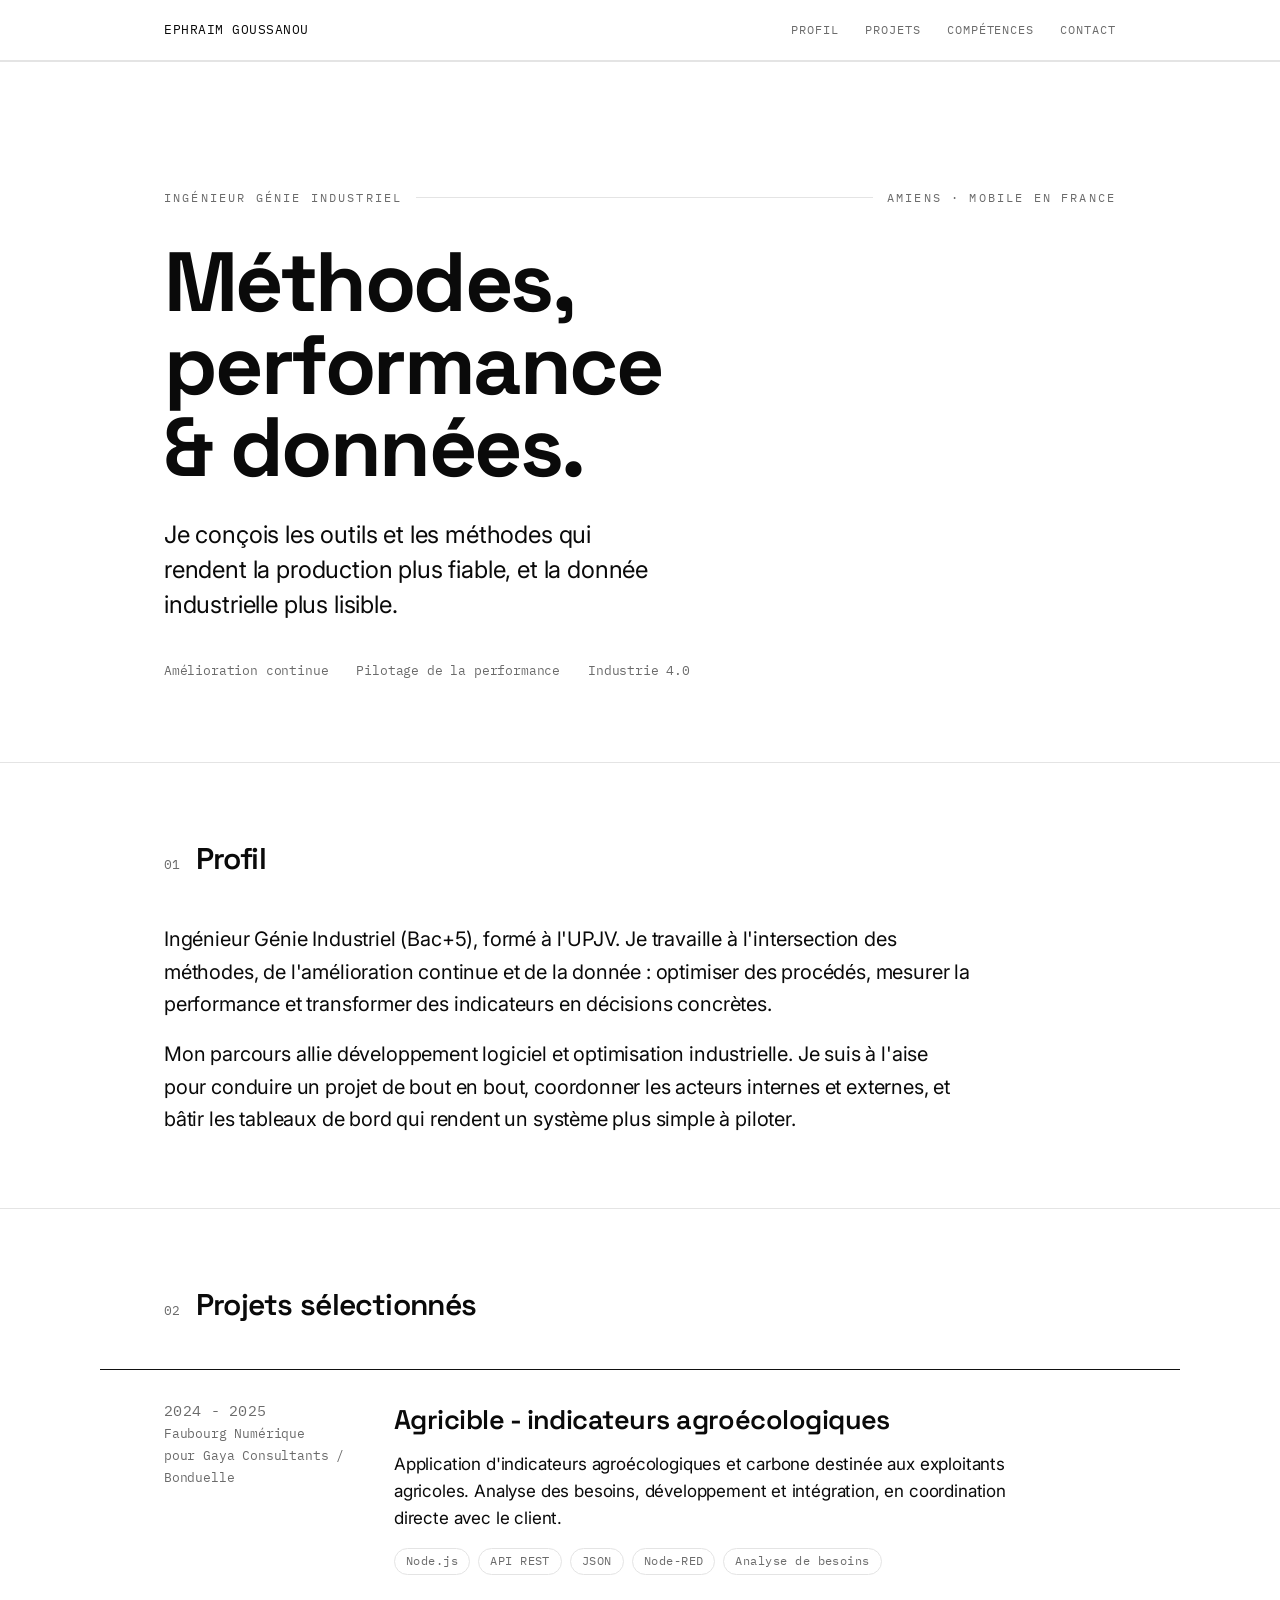
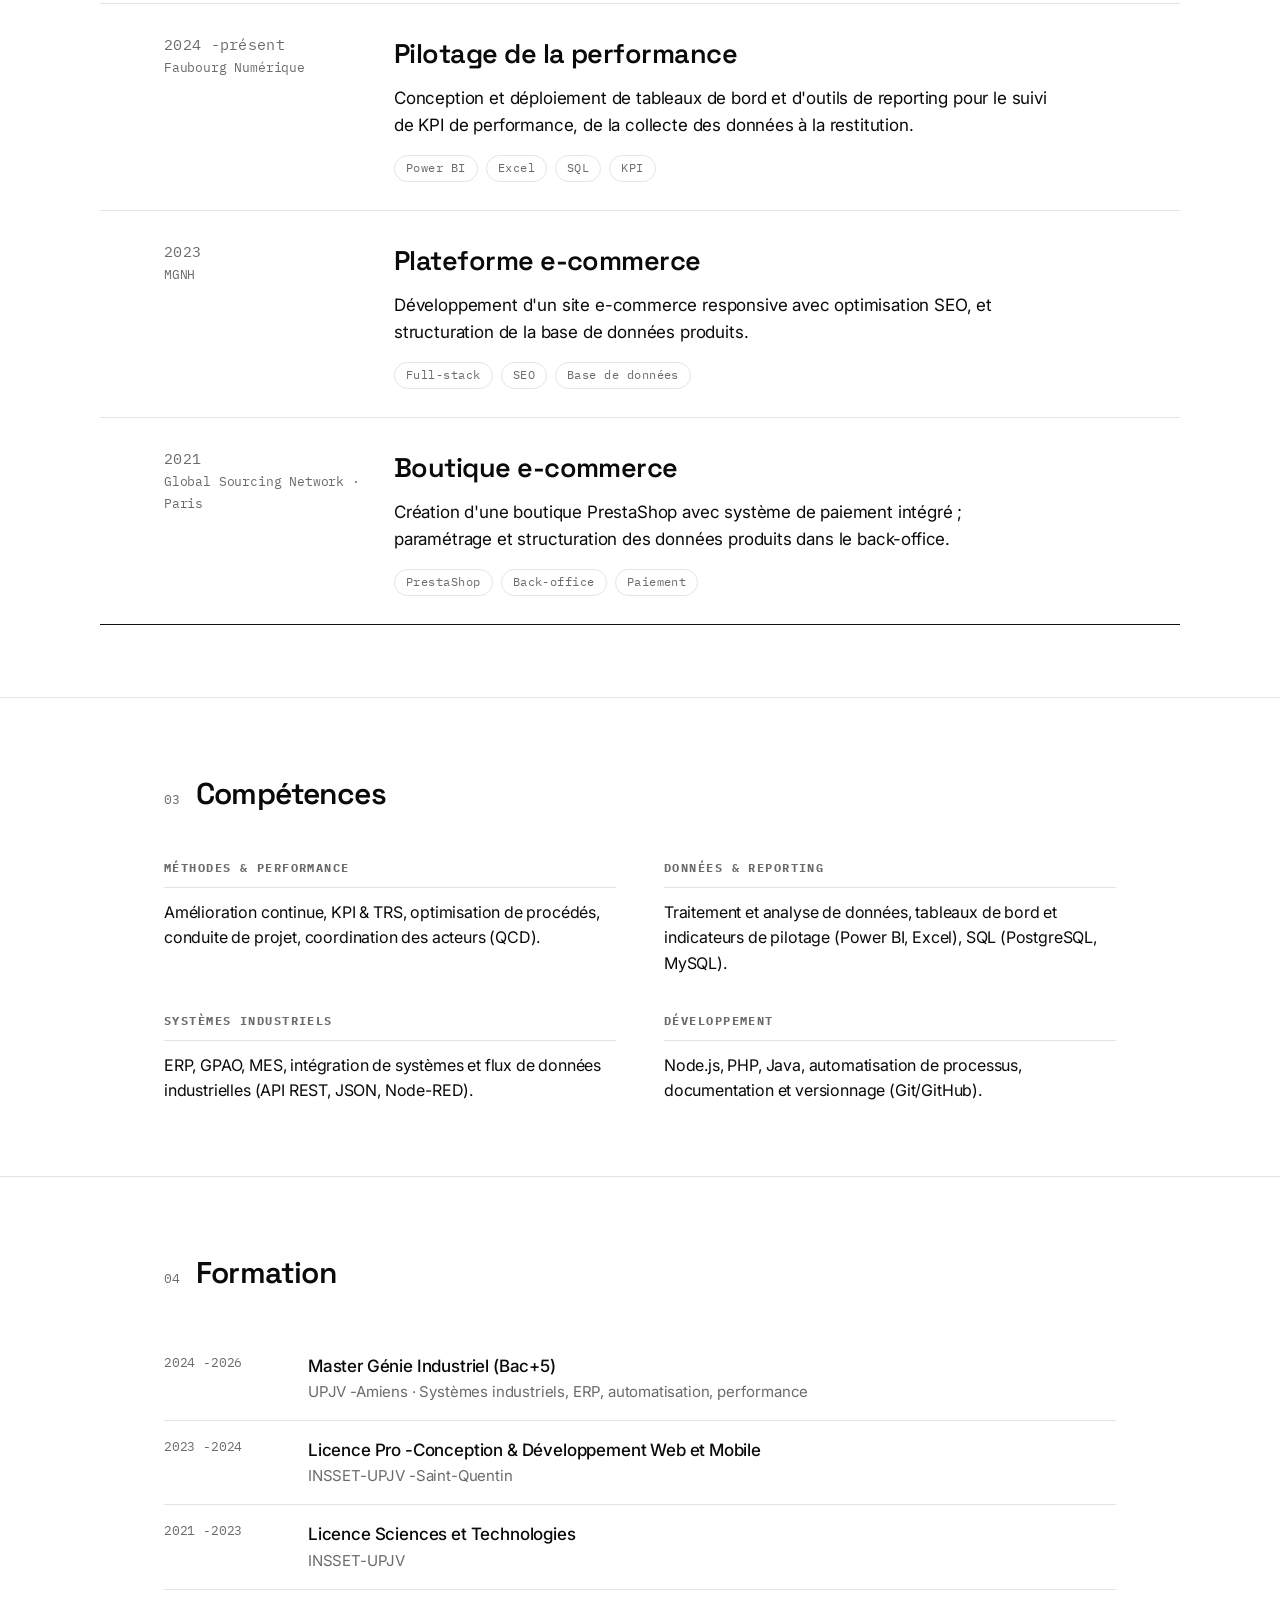
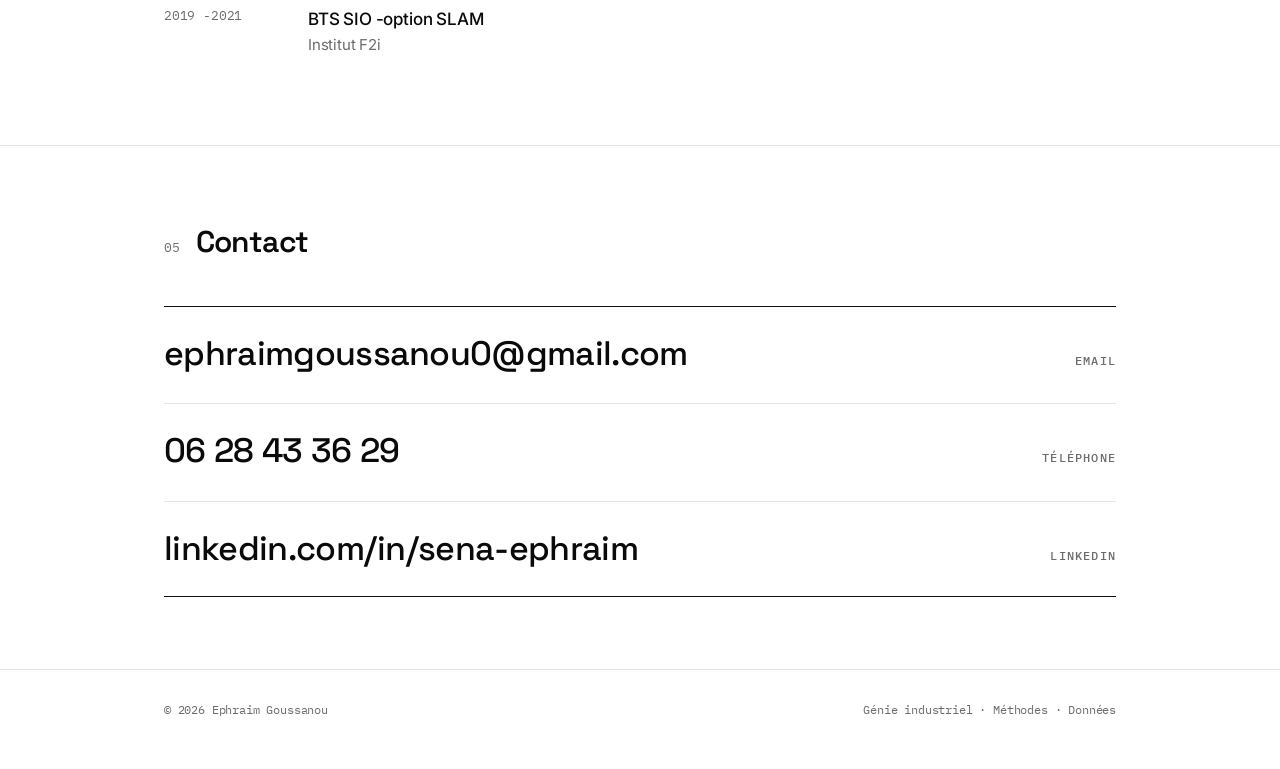
==== index.html @ a15765d0 "Add initial HTML structure for portfolio website" ====
<!DOCTYPE html>
<html lang="fr">
<head>
<meta charset="UTF-8">
<meta name="viewport" content="width=device-width, initial-scale=1.0">
<title>Ephraim Goussanou - Ingénieur Génie Industriel</title>
<meta name="description" content="Portfolio d'Ephraim Goussanou, ingénieur génie industriel : méthodes, amélioration continue, performance et données industrielles.">
<link rel="preconnect" href="https://fonts.googleapis.com">
<link rel="preconnect" href="https://fonts.gstatic.com" crossorigin>
<link href="https://fonts.googleapis.com/css2?family=Space+Grotesk:wght@500;600;700&family=Inter:wght@400;500&family=IBM+Plex+Mono:wght@400;500&display=swap" rel="stylesheet">
<style>
  :root{
    --ink:#0a0a0a;
    --paper:#ffffff;
    --muted:#6b6b6b;
    --line:#e4e4e4;
    --line-strong:#111111;
    --display:"Space Grotesk",system-ui,sans-serif;
    --body:"Inter",system-ui,sans-serif;
    --mono:"IBM Plex Mono",ui-monospace,monospace;
    --maxw:1080px;
    --pad:clamp(20px,5vw,64px);
  }
  *{box-sizing:border-box;margin:0;padding:0}
  html{scroll-behavior:smooth}
  body{
    background:var(--paper);
    color:var(--ink);
    font-family:var(--body);
    font-size:17px;
    line-height:1.6;
    -webkit-font-smoothing:antialiased;
    letter-spacing:-0.01em;
  }
  a{color:inherit}
  .wrap{max-width:var(--maxw);margin:0 auto;padding:0 var(--pad)}

  /* eyebrow / mono labels */
  .eyebrow{
    font-family:var(--mono);
    font-size:12px;
    letter-spacing:0.18em;
    text-transform:uppercase;
    color:var(--muted);
  }

  /* top bar */
  header.bar{
    border-bottom:1px solid var(--line);
    position:sticky;top:0;background:var(--paper);z-index:20;
  }
  .bar .wrap{display:flex;justify-content:space-between;align-items:center;height:60px}
  .bar .name{font-family:var(--mono);font-size:13px;letter-spacing:0.04em}
  .bar nav{display:flex;gap:26px}
  .bar nav a{
    font-family:var(--mono);font-size:12px;letter-spacing:0.08em;text-transform:uppercase;
    color:var(--muted);text-decoration:none;padding:4px 0;border-bottom:1px solid transparent;
    transition:color .2s,border-color .2s;
  }
  .bar nav a:hover{color:var(--ink);border-color:var(--ink)}
  @media(max-width:620px){.bar nav{display:none}}

  /* hero */
  .hero{padding:clamp(64px,14vh,150px) 0 clamp(56px,9vh,110px)}
  .hero .index{display:flex;gap:14px;align-items:center;margin-bottom:34px}
  .hero .index .rule{flex:1;height:1px;background:var(--line)}
  .hero h1{
    font-family:var(--display);
    font-weight:700;
    font-size:clamp(38px,7.5vw,84px);
    line-height:0.98;
    letter-spacing:-0.03em;
  }
  .hero .thesis{
    margin-top:30px;
    max-width:33ch;
    font-size:clamp(18px,2.4vw,24px);
    line-height:1.45;
    color:var(--ink);
  }
  .hero .meta{
    margin-top:38px;display:flex;flex-wrap:wrap;gap:10px 28px;
    font-family:var(--mono);font-size:13px;color:var(--muted);
  }

  /* section frame */
  section{border-top:1px solid var(--line);padding:clamp(46px,8vh,84px) 0}
  .sec-head{display:flex;gap:16px;align-items:baseline;margin-bottom:40px}
  .sec-head .no{font-family:var(--mono);font-size:13px;color:var(--muted)}
  .sec-head h2{font-family:var(--display);font-weight:600;font-size:clamp(22px,3vw,30px);letter-spacing:-0.02em}

  /* about */
  .about p{max-width:62ch;font-size:clamp(17px,2vw,20px);line-height:1.62}
  .about p + p{margin-top:18px}

  /* projects */
  .project{
    display:grid;grid-template-columns:200px 1fr;gap:30px;
    padding:28px var(--pad);margin:0 calc(-1*var(--pad));
    border-top:1px solid var(--line);
    transition:background .25s,color .25s;
  }
  #work .project:first-of-type{border-top:1px solid var(--line-strong)}
  #work .project:last-of-type{border-bottom:1px solid var(--line-strong)}
  .project:hover{background:var(--ink);color:var(--paper)}
  .project:hover .p-meta,.project:hover .stack li{color:#bdbdbd}
  .project:hover .stack li{border-color:#555}
  .p-meta{font-family:var(--mono);font-size:13px;color:var(--muted);line-height:1.7}
  .p-meta .yr{color:inherit;display:block;font-size:15px;letter-spacing:0.02em}
  .p-body h3{font-family:var(--display);font-weight:600;font-size:clamp(21px,2.6vw,27px);letter-spacing:-0.02em;margin-bottom:10px}
  .p-body p{max-width:60ch;color:inherit}
  .project:hover .p-body p{color:#e6e6e6}
  .stack{list-style:none;display:flex;flex-wrap:wrap;gap:8px;margin-top:16px}
  .stack li{
    font-family:var(--mono);font-size:11.5px;letter-spacing:0.04em;
    border:1px solid var(--line);border-radius:999px;padding:3px 11px;color:var(--muted);
    transition:border-color .25s,color .25s;
  }
  @media(max-width:620px){
    .project{grid-template-columns:1fr;gap:12px}
  }

  /* skills */
  .skills{display:grid;grid-template-columns:repeat(2,1fr);gap:34px 48px}
  .skill h4{font-family:var(--mono);font-size:12px;letter-spacing:0.12em;text-transform:uppercase;color:var(--muted);margin-bottom:12px;padding-bottom:10px;border-bottom:1px solid var(--line)}
  .skill p{font-size:16px;line-height:1.6}
  @media(max-width:620px){.skills{grid-template-columns:1fr;gap:26px}}

  /* education */
  .edu .row{display:grid;grid-template-columns:120px 1fr;gap:24px;padding:16px 0;border-top:1px solid var(--line)}
  .edu .row:first-child{border-top:none}
  .edu .yr{font-family:var(--mono);font-size:13px;color:var(--muted)}
  .edu .deg{font-weight:500}
  .edu .sch{color:var(--muted);font-size:15px}
  @media(max-width:620px){.edu .row{grid-template-columns:1fr;gap:4px}}

  /* contact */
  #contact{border-bottom:1px solid var(--line)}
  .contact-grid{display:flex;flex-direction:column;gap:2px}
  .contact-grid a{
    display:flex;justify-content:space-between;align-items:baseline;gap:20px;
    padding:20px 0;border-top:1px solid var(--line);text-decoration:none;
    font-family:var(--display);font-weight:500;font-size:clamp(20px,3.4vw,34px);letter-spacing:-0.02em;
    transition:padding-left .25s;
  }
  .contact-grid a:first-child{border-top:1px solid var(--line-strong)}
  .contact-grid a:last-child{border-bottom:1px solid var(--line-strong)}
  .contact-grid a:hover{padding-left:16px}
  .contact-grid a .tag{font-family:var(--mono);font-size:12px;letter-spacing:0.1em;text-transform:uppercase;color:var(--muted);white-space:nowrap}

  footer{padding:30px 0 50px;font-family:var(--mono);font-size:12px;color:var(--muted);display:flex;justify-content:space-between;flex-wrap:wrap;gap:10px}

  /* reveal -only hides when JS is active, so content is always visible as a fallback */
  .js .reveal{opacity:0;transform:translateY(16px);transition:opacity .7s ease,transform .7s ease}
  .js .reveal.in{opacity:1;transform:none}
  @media(prefers-reduced-motion:reduce){
    .js .reveal{opacity:1;transform:none;transition:none}
    html{scroll-behavior:auto}
  }
  :focus-visible{outline:2px solid var(--ink);outline-offset:3px}
</style>
</head>
<body>

<header class="bar">
  <div class="wrap">
    <span class="name">EPHRAIM GOUSSANOU</span>
    <nav>
      <a href="#about">Profil</a>
      <a href="#work">Projets</a>
      <a href="#skills">Compétences</a>
      <a href="#contact">Contact</a>
    </nav>
  </div>
</header>

<main>
  <section class="hero" id="top">
    <div class="wrap">
      <div class="index">
        <span class="eyebrow">Ingénieur génie industriel</span>
        <span class="rule"></span>
        <span class="eyebrow">Amiens · Mobile en France</span>
      </div>
      <h1>Méthodes,<br>performance<br>&amp; données.</h1>
      <p class="thesis">Je conçois les outils et les méthodes qui rendent la production plus fiable, et la donnée industrielle plus lisible.</p>
      <div class="meta">
        <span>Amélioration continue</span>
        <span>Pilotage de la performance</span>
        <span>Industrie 4.0</span>
      </div>
    </div>
  </section>

  <section class="about reveal" id="about">
    <div class="wrap">
      <div class="sec-head"><span class="no">01</span><h2>Profil</h2></div>
      <p>Ingénieur Génie Industriel (Bac+5), formé à l'UPJV. Je travaille à l'intersection des méthodes, de l'amélioration continue et de la donnée : optimiser des procédés, mesurer la performance et transformer des indicateurs en décisions concrètes.</p>
      <p>Mon parcours allie développement logiciel et optimisation industrielle. Je suis à l'aise pour conduire un projet de bout en bout, coordonner les acteurs internes et externes, et bâtir les tableaux de bord qui rendent un système plus simple à piloter.</p>
    </div>
  </section>

  <section id="work">
    <div class="wrap">
      <div class="sec-head reveal"><span class="no">02</span><h2>Projets sélectionnés</h2></div>
    </div>
    <div class="wrap">

      <article class="project reveal">
        <div class="p-meta"><span class="yr">2024 - 2025</span>Faubourg Numérique<br>pour Gaya Consultants / Bonduelle</div>
        <div class="p-body">
          <h3>Agricible - indicateurs agroécologiques</h3>
          <p>Application d'indicateurs agroécologiques et carbone destinée aux exploitants agricoles. Analyse des besoins, développement et intégration, en coordination directe avec le client.</p>
          <ul class="stack"><li>Node.js</li><li>API REST</li><li>JSON</li><li>Node-RED</li><li>Analyse de besoins</li></ul>
        </div>
      </article>

      <article class="project reveal">
        <div class="p-meta"><span class="yr">2024 -présent</span>Faubourg Numérique</div>
        <div class="p-body">
          <h3>Pilotage de la performance</h3>
          <p>Conception et déploiement de tableaux de bord et d'outils de reporting pour le suivi de KPI de performance, de la collecte des données à la restitution.</p>
          <ul class="stack"><li>Power BI</li><li>Excel</li><li>SQL</li><li>KPI</li></ul>
        </div>
      </article>

      <article class="project reveal">
        <div class="p-meta"><span class="yr">2023</span>MGNH</div>
        <div class="p-body">
          <h3>Plateforme e-commerce</h3>
          <p>Développement d'un site e-commerce responsive avec optimisation SEO, et structuration de la base de données produits.</p>
          <ul class="stack"><li>Full-stack</li><li>SEO</li><li>Base de données</li></ul>
        </div>
      </article>

      <article class="project reveal">
        <div class="p-meta"><span class="yr">2021</span>Global Sourcing Network · Paris</div>
        <div class="p-body">
          <h3>Boutique e-commerce</h3>
          <p>Création d'une boutique PrestaShop avec système de paiement intégré ; paramétrage et structuration des données produits dans le back-office.</p>
          <ul class="stack"><li>PrestaShop</li><li>Back-office</li><li>Paiement</li></ul>
        </div>
      </article>

    </div>
  </section>

  <section id="skills">
    <div class="wrap">
      <div class="sec-head reveal"><span class="no">03</span><h2>Compétences</h2></div>
      <div class="skills">
        <div class="skill reveal"><h4>Méthodes &amp; performance</h4><p>Amélioration continue, KPI &amp; TRS, optimisation de procédés, conduite de projet, coordination des acteurs (QCD).</p></div>
        <div class="skill reveal"><h4>Données &amp; reporting</h4><p>Traitement et analyse de données, tableaux de bord et indicateurs de pilotage (Power BI, Excel), SQL (PostgreSQL, MySQL).</p></div>
        <div class="skill reveal"><h4>Systèmes industriels</h4><p>ERP, GPAO, MES, intégration de systèmes et flux de données industrielles (API REST, JSON, Node-RED).</p></div>
        <div class="skill reveal"><h4>Développement</h4><p>Node.js, PHP, Java, automatisation de processus, documentation et versionnage (Git/GitHub).</p></div>
      </div>
    </div>
  </section>

  <section class="edu" id="edu">
    <div class="wrap">
      <div class="sec-head reveal"><span class="no">04</span><h2>Formation</h2></div>
      <div class="reveal">
        <div class="row"><span class="yr">2024 -2026</span><div><div class="deg">Master Génie Industriel (Bac+5)</div><div class="sch">UPJV -Amiens · Systèmes industriels, ERP, automatisation, performance</div></div></div>
        <div class="row"><span class="yr">2023 -2024</span><div><div class="deg">Licence Pro -Conception &amp; Développement Web et Mobile</div><div class="sch">INSSET-UPJV -Saint-Quentin</div></div></div>
        <div class="row"><span class="yr">2021 -2023</span><div><div class="deg">Licence Sciences et Technologies</div><div class="sch">INSSET-UPJV</div></div></div>
        <div class="row"><span class="yr">2019 -2021</span><div><div class="deg">BTS SIO -option SLAM</div><div class="sch">Institut F2i</div></div></div>
      </div>
    </div>
  </section>

  <section id="contact">
    <div class="wrap">
      <div class="sec-head reveal"><span class="no">05</span><h2>Contact</h2></div>
      <div class="contact-grid reveal">
        <a href="mailto:ephraimgoussanou0@gmail.com"><span>ephraimgoussanou0@gmail.com</span><span class="tag">Email</span></a>
        <a href="tel:+33628433629"><span>06 28 43 36 29</span><span class="tag">Téléphone</span></a>
        <a href="https://www.linkedin.com/in/sena-ephraim" target="_blank" rel="noopener"><span>linkedin.com/in/sena-ephraim</span><span class="tag">LinkedIn</span></a>
      </div>
    </div>
  </section>
</main>

<footer>
  <div class="wrap" style="display:flex;justify-content:space-between;flex-wrap:wrap;gap:10px;width:100%">
    <span>© 2026 Ephraim Goussanou</span>
    <span>Génie industriel · Méthodes · Données</span>
  </div>
</footer>

<script>
  document.documentElement.classList.add('js');
  window.addEventListener('DOMContentLoaded',function(){
    var els=document.querySelectorAll('.reveal');
    if(!('IntersectionObserver' in window)){els.forEach(function(e){e.classList.add('in')});return;}
    var io=new IntersectionObserver(function(es){
      es.forEach(function(e){if(e.isIntersecting){e.target.classList.add('in');io.unobserve(e.target);}});
    },{threshold:0.12,rootMargin:'0px 0px -8% 0px'});
    els.forEach(function(el){io.observe(el)});
  });
</script>
</body>
</html>
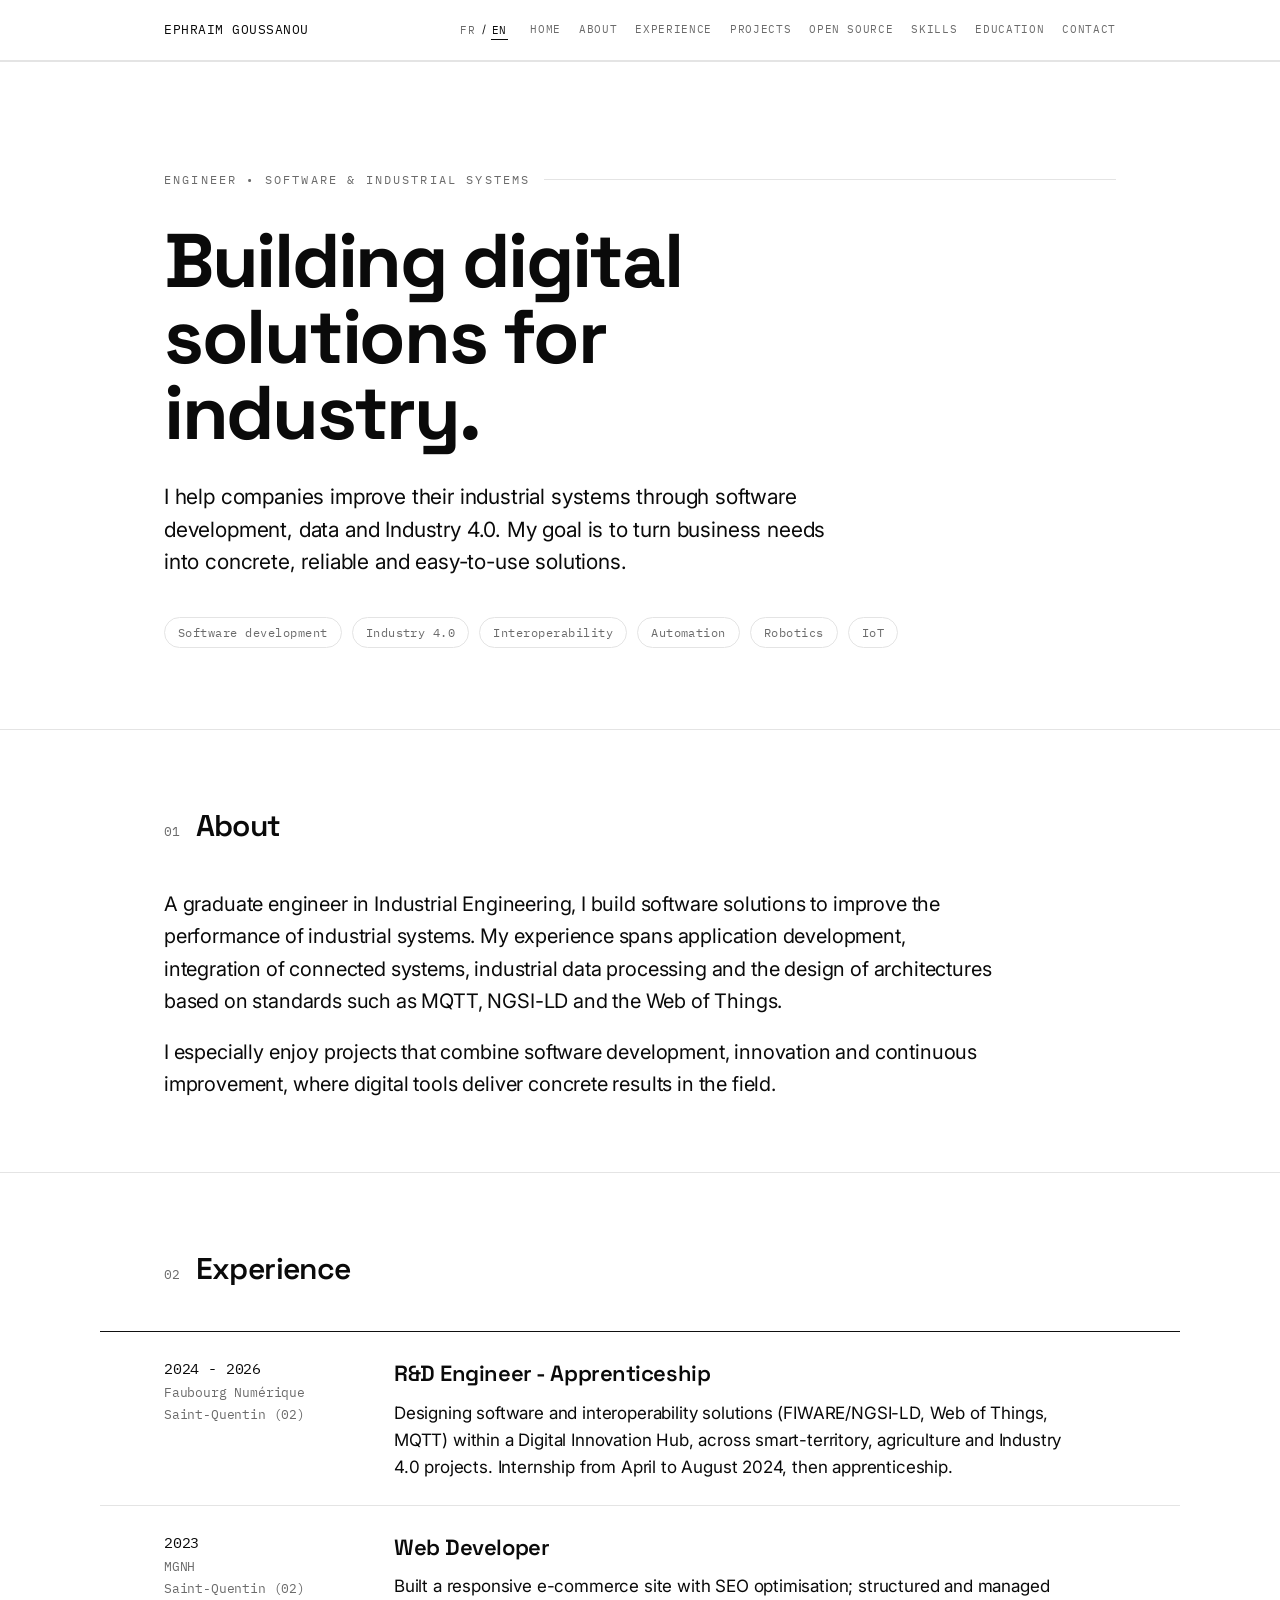
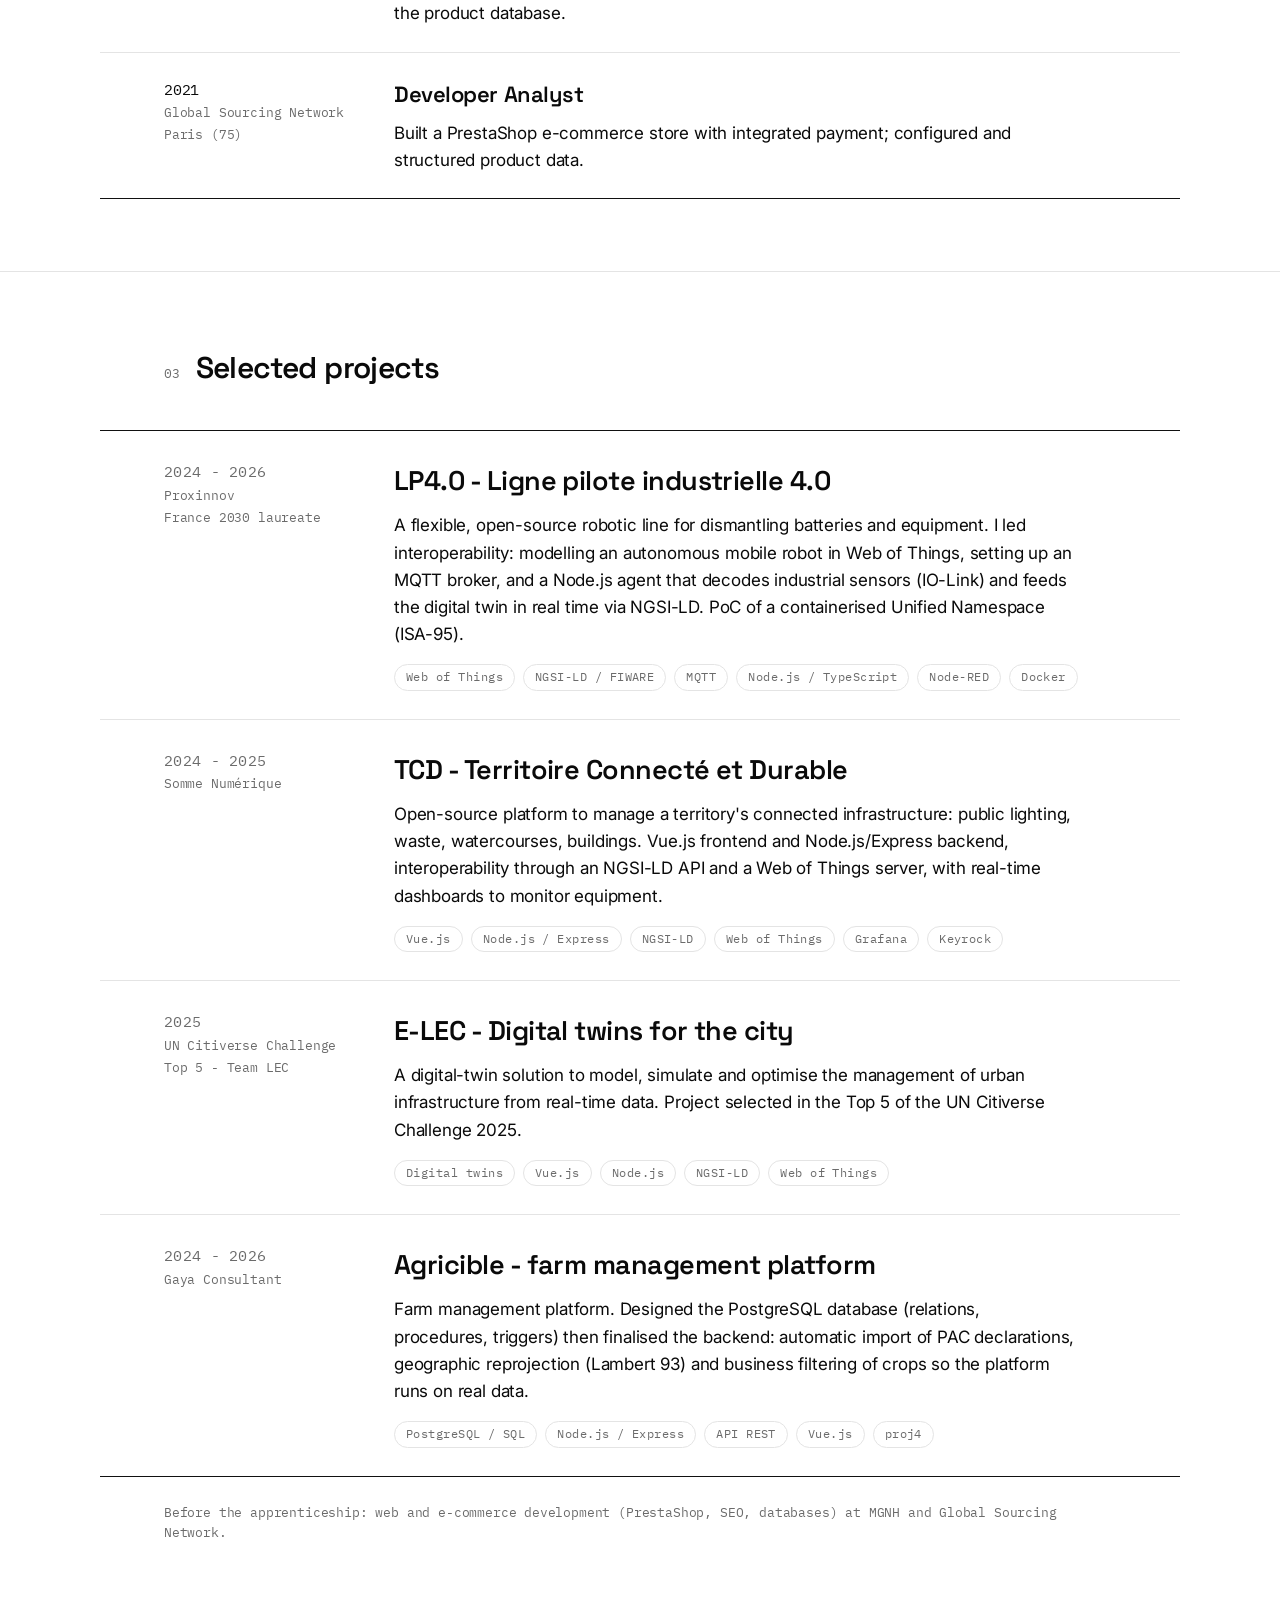
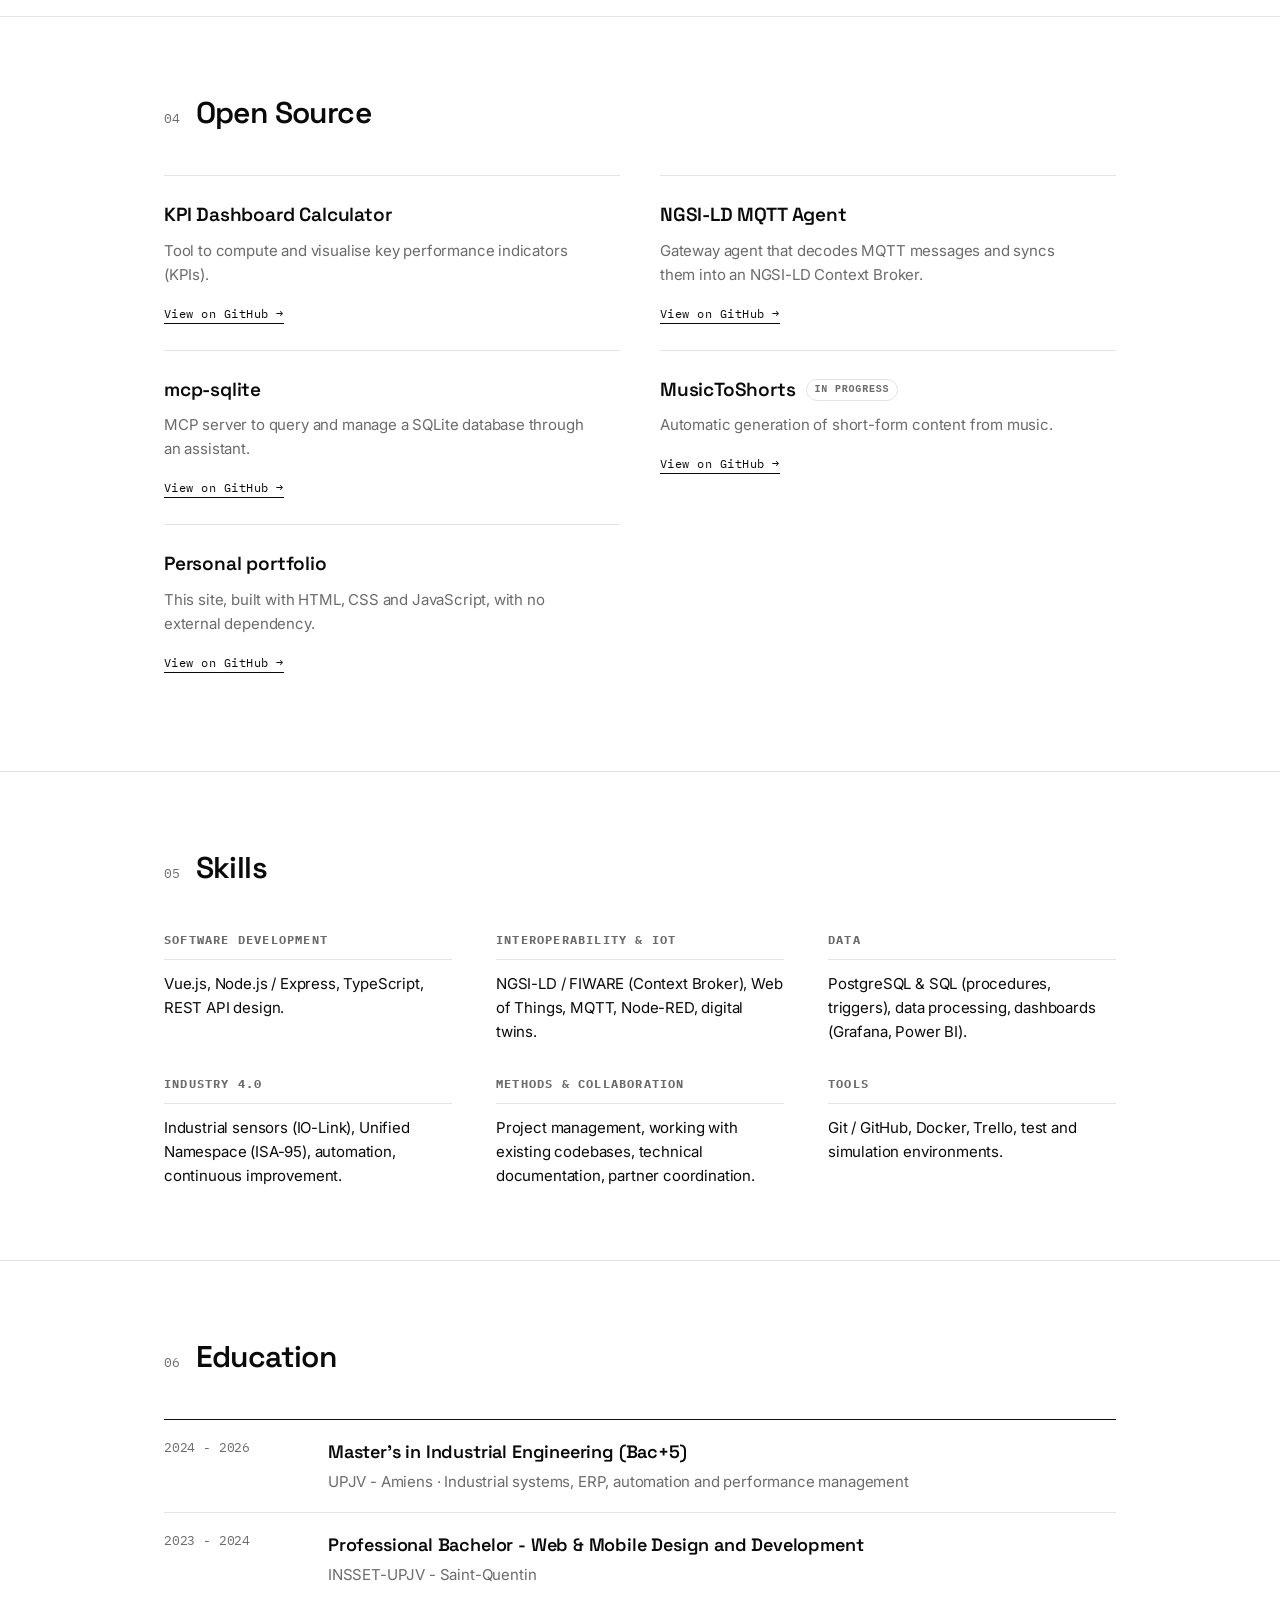
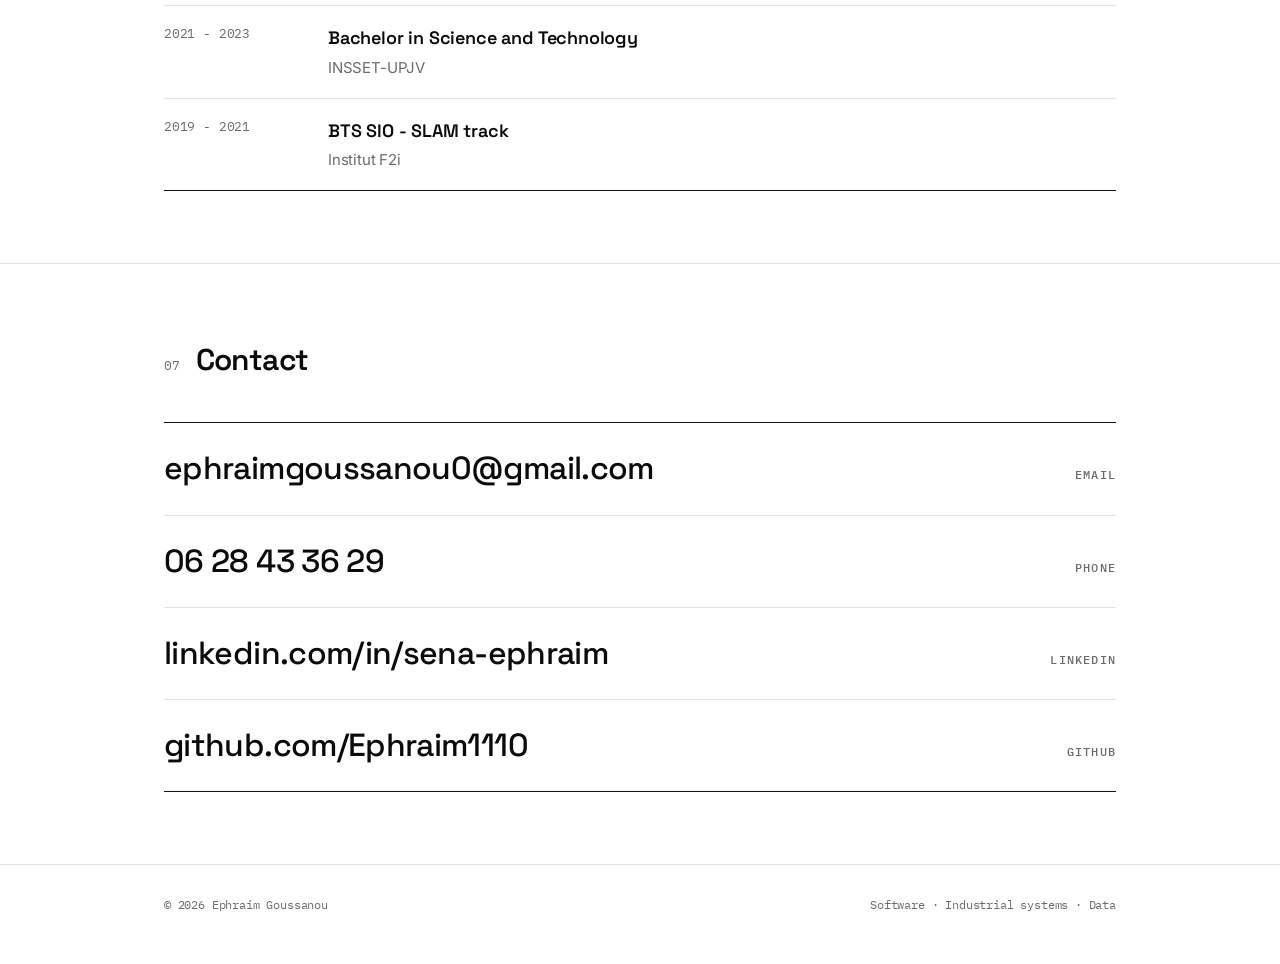
==== commit 9e8493c2: "Refactor portfolio content and structure: update title, meta description, and enhance sections for e" ====
--- a/index.html
+++ b/index.html
@@ -3,160 +3,123 @@
 <head>
 <meta charset="UTF-8">
 <meta name="viewport" content="width=device-width, initial-scale=1.0">
-<title>Ephraim Goussanou - Ingénieur Génie Industriel</title>
-<meta name="description" content="Portfolio d'Ephraim Goussanou, ingénieur génie industriel : méthodes, amélioration continue, performance et données industrielles.">
+<title>Ephraim Goussanou - Ingénieur Logiciels & Systèmes Industriels</title>
+<meta name="description" content="Portfolio d'Ephraim Goussanou, ingénieur en logiciels et systèmes industriels : développement logiciel, Industrie 4.0, données et interopérabilité.">
 <link rel="preconnect" href="https://fonts.googleapis.com">
 <link rel="preconnect" href="https://fonts.gstatic.com" crossorigin>
 <link href="https://fonts.googleapis.com/css2?family=Space+Grotesk:wght@500;600;700&family=Inter:wght@400;500&family=IBM+Plex+Mono:wght@400;500&display=swap" rel="stylesheet">
 <style>
   :root{
-    --ink:#0a0a0a;
-    --paper:#ffffff;
-    --muted:#6b6b6b;
-    --line:#e4e4e4;
-    --line-strong:#111111;
+    --ink:#0a0a0a;--paper:#ffffff;--muted:#6b6b6b;--line:#e4e4e4;--line-strong:#111111;
     --display:"Space Grotesk",system-ui,sans-serif;
     --body:"Inter",system-ui,sans-serif;
     --mono:"IBM Plex Mono",ui-monospace,monospace;
-    --maxw:1080px;
-    --pad:clamp(20px,5vw,64px);
+    --maxw:1080px;--pad:clamp(20px,5vw,64px);
   }
   *{box-sizing:border-box;margin:0;padding:0}
   html{scroll-behavior:smooth}
-  body{
-    background:var(--paper);
-    color:var(--ink);
-    font-family:var(--body);
-    font-size:17px;
-    line-height:1.6;
-    -webkit-font-smoothing:antialiased;
-    letter-spacing:-0.01em;
-  }
+  body{background:var(--paper);color:var(--ink);font-family:var(--body);font-size:17px;line-height:1.6;-webkit-font-smoothing:antialiased;letter-spacing:-0.01em}
   a{color:inherit}
   .wrap{max-width:var(--maxw);margin:0 auto;padding:0 var(--pad)}
-
-  /* eyebrow / mono labels */
-  .eyebrow{
-    font-family:var(--mono);
-    font-size:12px;
-    letter-spacing:0.18em;
-    text-transform:uppercase;
-    color:var(--muted);
+  .eyebrow{font-family:var(--mono);font-size:12px;letter-spacing:0.18em;text-transform:uppercase;color:var(--muted)}
+
+  header.bar{border-bottom:1px solid var(--line);position:sticky;top:0;background:var(--paper);z-index:30}
+  .bar .wrap{display:flex;justify-content:space-between;align-items:center;height:60px;gap:16px}
+  .bar .name{font-family:var(--mono);font-size:13px;letter-spacing:0.04em;white-space:nowrap}
+  .bar-right{display:flex;align-items:center;gap:22px}
+  .bar nav{display:flex;gap:18px;align-items:center}
+  .bar nav a{font-family:var(--mono);font-size:11px;letter-spacing:0.06em;text-transform:uppercase;color:var(--muted);text-decoration:none;padding:4px 0;border-bottom:1px solid transparent;transition:color .2s,border-color .2s;white-space:nowrap}
+  .bar nav a:hover{color:var(--ink);border-color:var(--ink)}
+  .lang{display:flex;align-items:center;gap:5px}
+  .lang button{background:none;border:none;cursor:pointer;color:var(--muted);font-family:var(--mono);font-size:11px;letter-spacing:0.08em;padding:2px 1px}
+  .lang button.active{color:var(--ink);border-bottom:1px solid var(--ink)}
+  .lang span{color:var(--line-strong);font-size:11px}
+  .menu-btn{display:none;font-family:var(--mono);font-size:11px;letter-spacing:0.1em;text-transform:uppercase;background:none;border:1px solid var(--ink);border-radius:2px;padding:7px 12px;cursor:pointer;color:var(--ink)}
+  @media(max-width:860px){
+    .menu-btn{display:block}
+    .bar nav{position:absolute;top:60px;left:0;right:0;background:var(--paper);border-bottom:1px solid var(--line);flex-direction:column;align-items:flex-start;gap:0;padding:0 var(--pad);max-height:0;overflow:hidden;transition:max-height .3s ease}
+    .bar nav.open{max-height:560px;padding:12px var(--pad) 22px}
+    .bar nav a{font-size:13px;padding:11px 0;width:100%;border-bottom:1px solid var(--line)}
   }
 
-  /* top bar */
-  header.bar{
-    border-bottom:1px solid var(--line);
-    position:sticky;top:0;background:var(--paper);z-index:20;
-  }
-  .bar .wrap{display:flex;justify-content:space-between;align-items:center;height:60px}
-  .bar .name{font-family:var(--mono);font-size:13px;letter-spacing:0.04em}
-  .bar nav{display:flex;gap:26px}
-  .bar nav a{
-    font-family:var(--mono);font-size:12px;letter-spacing:0.08em;text-transform:uppercase;
-    color:var(--muted);text-decoration:none;padding:4px 0;border-bottom:1px solid transparent;
-    transition:color .2s,border-color .2s;
-  }
-  .bar nav a:hover{color:var(--ink);border-color:var(--ink)}
-  @media(max-width:620px){.bar nav{display:none}}
-
-  /* hero */
-  .hero{padding:clamp(64px,14vh,150px) 0 clamp(56px,9vh,110px)}
-  .hero .index{display:flex;gap:14px;align-items:center;margin-bottom:34px}
-  .hero .index .rule{flex:1;height:1px;background:var(--line)}
-  .hero h1{
-    font-family:var(--display);
-    font-weight:700;
-    font-size:clamp(38px,7.5vw,84px);
-    line-height:0.98;
-    letter-spacing:-0.03em;
-  }
-  .hero .thesis{
-    margin-top:30px;
-    max-width:33ch;
-    font-size:clamp(18px,2.4vw,24px);
-    line-height:1.45;
-    color:var(--ink);
-  }
-  .hero .meta{
-    margin-top:38px;display:flex;flex-wrap:wrap;gap:10px 28px;
-    font-family:var(--mono);font-size:13px;color:var(--muted);
-  }
-
-  /* section frame */
-  section{border-top:1px solid var(--line);padding:clamp(46px,8vh,84px) 0}
-  .sec-head{display:flex;gap:16px;align-items:baseline;margin-bottom:40px}
+  .hero{padding:clamp(60px,12vh,140px) 0 clamp(52px,9vh,104px)}
+  .hero .index{display:flex;gap:14px;align-items:center;margin-bottom:34px;flex-wrap:wrap}
+  .hero .index .rule{flex:1;min-width:30px;height:1px;background:var(--line)}
+  .hero h1{font-family:var(--display);font-weight:700;font-size:clamp(34px,6.6vw,76px);line-height:1.0;letter-spacing:-0.03em}
+  .hero .thesis{margin-top:30px;max-width:54ch;font-size:clamp(17px,2vw,21px);line-height:1.55;color:var(--ink)}
+  .hero .meta{margin-top:38px;display:flex;flex-wrap:wrap;gap:10px}
+  .hero .meta span{font-family:var(--mono);font-size:12px;letter-spacing:0.04em;color:var(--muted);border:1px solid var(--line);border-radius:999px;padding:5px 13px}
+
+  section{border-top:1px solid var(--line);padding:clamp(46px,8vh,82px) 0}
+  .sec-head{display:flex;gap:16px;align-items:baseline;margin-bottom:38px}
   .sec-head .no{font-family:var(--mono);font-size:13px;color:var(--muted)}
   .sec-head h2{font-family:var(--display);font-weight:600;font-size:clamp(22px,3vw,30px);letter-spacing:-0.02em}
 
-  /* about */
-  .about p{max-width:62ch;font-size:clamp(17px,2vw,20px);line-height:1.62}
+  .about p{max-width:64ch;font-size:clamp(17px,2vw,20px);line-height:1.62}
   .about p + p{margin-top:18px}
 
-  /* projects */
-  .project{
-    display:grid;grid-template-columns:200px 1fr;gap:30px;
-    padding:28px var(--pad);margin:0 calc(-1*var(--pad));
-    border-top:1px solid var(--line);
-    transition:background .25s,color .25s;
-  }
+  .xp .row{display:grid;grid-template-columns:200px 1fr;gap:30px;padding:24px var(--pad);margin:0 calc(-1*var(--pad));border-top:1px solid var(--line)}
+  .xp .row:first-of-type{border-top:1px solid var(--line-strong)}
+  .xp .row:last-of-type{border-bottom:1px solid var(--line-strong)}
+  .xp .meta{font-family:var(--mono);font-size:13px;color:var(--muted);line-height:1.7}
+  .xp .meta .yr{display:block;font-size:15px;color:var(--ink)}
+  .xp h3{font-family:var(--display);font-weight:600;font-size:clamp(18px,2.2vw,22px);letter-spacing:-0.02em;margin-bottom:8px}
+  .xp p{max-width:62ch}
+  @media(max-width:620px){.xp .row{grid-template-columns:1fr;gap:8px}}
+
+  .project{display:grid;grid-template-columns:200px 1fr;gap:30px;padding:28px var(--pad);margin:0 calc(-1*var(--pad));border-top:1px solid var(--line);transition:background .25s,color .25s}
   #work .project:first-of-type{border-top:1px solid var(--line-strong)}
   #work .project:last-of-type{border-bottom:1px solid var(--line-strong)}
   .project:hover{background:var(--ink);color:var(--paper)}
   .project:hover .p-meta,.project:hover .stack li{color:#bdbdbd}
   .project:hover .stack li{border-color:#555}
+  .project:hover .p-body p{color:#e6e6e6}
   .p-meta{font-family:var(--mono);font-size:13px;color:var(--muted);line-height:1.7}
   .p-meta .yr{color:inherit;display:block;font-size:15px;letter-spacing:0.02em}
   .p-body h3{font-family:var(--display);font-weight:600;font-size:clamp(21px,2.6vw,27px);letter-spacing:-0.02em;margin-bottom:10px}
-  .p-body p{max-width:60ch;color:inherit}
-  .project:hover .p-body p{color:#e6e6e6}
+  .p-body p{max-width:62ch;color:inherit}
   .stack{list-style:none;display:flex;flex-wrap:wrap;gap:8px;margin-top:16px}
-  .stack li{
-    font-family:var(--mono);font-size:11.5px;letter-spacing:0.04em;
-    border:1px solid var(--line);border-radius:999px;padding:3px 11px;color:var(--muted);
-    transition:border-color .25s,color .25s;
-  }
-  @media(max-width:620px){
-    .project{grid-template-columns:1fr;gap:12px}
-  }
-
-  /* skills */
-  .skills{display:grid;grid-template-columns:repeat(2,1fr);gap:34px 48px}
-  .skill h4{font-family:var(--mono);font-size:12px;letter-spacing:0.12em;text-transform:uppercase;color:var(--muted);margin-bottom:12px;padding-bottom:10px;border-bottom:1px solid var(--line)}
-  .skill p{font-size:16px;line-height:1.6}
-  @media(max-width:620px){.skills{grid-template-columns:1fr;gap:26px}}
-
-  /* education */
-  .edu .row{display:grid;grid-template-columns:120px 1fr;gap:24px;padding:16px 0;border-top:1px solid var(--line)}
-  .edu .row:first-child{border-top:none}
+  .stack li{font-family:var(--mono);font-size:11.5px;letter-spacing:0.04em;border:1px solid var(--line);border-radius:999px;padding:3px 11px;color:var(--muted);transition:border-color .25s,color .25s}
+  @media(max-width:620px){.project{grid-template-columns:1fr;gap:12px}}
+  .prior{margin-top:26px;font-family:var(--mono);font-size:13px;line-height:1.6;color:var(--muted)}
+
+  .oss-grid{display:grid;grid-template-columns:repeat(2,1fr);gap:0 40px}
+  .oss{padding:24px 0;border-top:1px solid var(--line)}
+  .oss h3{font-family:var(--display);font-weight:600;font-size:19px;letter-spacing:-0.01em;display:flex;align-items:center;gap:10px;flex-wrap:wrap}
+  .oss .badge{font-family:var(--mono);font-size:10px;letter-spacing:0.08em;text-transform:uppercase;border:1px solid var(--line);border-radius:999px;padding:2px 8px;color:var(--muted)}
+  .oss p{font-size:15px;color:var(--muted);margin:8px 0 12px;max-width:48ch}
+  .oss a.repo{font-family:var(--mono);font-size:12px;letter-spacing:0.04em;text-decoration:none;border-bottom:1px solid var(--ink);padding-bottom:2px;transition:padding-left .2s}
+  .oss a.repo:hover{padding-left:6px}
+  @media(max-width:620px){.oss-grid{grid-template-columns:1fr;gap:0}}
+
+  .skills{display:grid;grid-template-columns:repeat(3,1fr);gap:30px 44px}
+  .skill h4{font-family:var(--mono);font-size:12px;letter-spacing:0.1em;text-transform:uppercase;color:var(--muted);margin-bottom:12px;padding-bottom:10px;border-bottom:1px solid var(--line)}
+  .skill p{font-size:15px;line-height:1.6}
+  @media(max-width:860px){.skills{grid-template-columns:repeat(2,1fr)}}
+  @media(max-width:560px){.skills{grid-template-columns:1fr;gap:24px}}
+
+  .edu .row{display:grid;grid-template-columns:140px 1fr;gap:24px;padding:18px 0;border-top:1px solid var(--line)}
+  .edu .row:first-of-type{border-top:1px solid var(--line-strong)}
+  .edu .row:last-of-type{border-bottom:1px solid var(--line-strong)}
   .edu .yr{font-family:var(--mono);font-size:13px;color:var(--muted)}
-  .edu .deg{font-weight:500}
-  .edu .sch{color:var(--muted);font-size:15px}
+  .edu .deg{font-family:var(--display);font-weight:600;font-size:18px;letter-spacing:-0.01em}
+  .edu .sch{color:var(--muted);font-size:15px;margin-top:3px}
   @media(max-width:620px){.edu .row{grid-template-columns:1fr;gap:4px}}
 
-  /* contact */
   #contact{border-bottom:1px solid var(--line)}
-  .contact-grid{display:flex;flex-direction:column;gap:2px}
-  .contact-grid a{
-    display:flex;justify-content:space-between;align-items:baseline;gap:20px;
-    padding:20px 0;border-top:1px solid var(--line);text-decoration:none;
-    font-family:var(--display);font-weight:500;font-size:clamp(20px,3.4vw,34px);letter-spacing:-0.02em;
-    transition:padding-left .25s;
-  }
+  .contact-grid{display:flex;flex-direction:column;gap:0}
+  .contact-grid a{display:flex;justify-content:space-between;align-items:baseline;gap:20px;padding:20px 0;border-top:1px solid var(--line);text-decoration:none;font-family:var(--display);font-weight:500;font-size:clamp(19px,3.2vw,32px);letter-spacing:-0.02em;transition:padding-left .25s}
   .contact-grid a:first-child{border-top:1px solid var(--line-strong)}
   .contact-grid a:last-child{border-bottom:1px solid var(--line-strong)}
   .contact-grid a:hover{padding-left:16px}
   .contact-grid a .tag{font-family:var(--mono);font-size:12px;letter-spacing:0.1em;text-transform:uppercase;color:var(--muted);white-space:nowrap}
 
-  footer{padding:30px 0 50px;font-family:var(--mono);font-size:12px;color:var(--muted);display:flex;justify-content:space-between;flex-wrap:wrap;gap:10px}
-
-  /* reveal -only hides when JS is active, so content is always visible as a fallback */
+  footer{padding:30px 0 50px}
+  footer .wrap{display:flex;justify-content:space-between;flex-wrap:wrap;gap:10px;font-family:var(--mono);font-size:12px;color:var(--muted)}
+
   .js .reveal{opacity:0;transform:translateY(16px);transition:opacity .7s ease,transform .7s ease}
   .js .reveal.in{opacity:1;transform:none}
-  @media(prefers-reduced-motion:reduce){
-    .js .reveal{opacity:1;transform:none;transition:none}
-    html{scroll-behavior:auto}
-  }
+  @media(prefers-reduced-motion:reduce){.js .reveal{opacity:1;transform:none;transition:none}html{scroll-behavior:auto}}
   :focus-visible{outline:2px solid var(--ink);outline-offset:3px}
 </style>
 </head>
@@ -165,12 +128,22 @@
 <header class="bar">
   <div class="wrap">
     <span class="name">EPHRAIM GOUSSANOU</span>
-    <nav>
-      <a href="#about">Profil</a>
-      <a href="#work">Projets</a>
-      <a href="#skills">Compétences</a>
-      <a href="#contact">Contact</a>
-    </nav>
+    <div class="bar-right">
+      <div class="lang" aria-label="Langue / Language">
+        <button data-lang="fr" class="active">FR</button><span>/</span><button data-lang="en">EN</button>
+      </div>
+      <button class="menu-btn" aria-expanded="false" aria-controls="nav">Menu</button>
+      <nav id="nav">
+        <a href="#top" data-en="Home">Accueil</a>
+        <a href="#about" data-en="About">À propos</a>
+        <a href="#xp" data-en="Experience">Expériences</a>
+        <a href="#work" data-en="Projects">Projets</a>
+        <a href="#oss" data-en="Open Source">Open Source</a>
+        <a href="#skills" data-en="Skills">Compétences</a>
+        <a href="#edu" data-en="Education">Formation</a>
+        <a href="#contact" data-en="Contact">Contact</a>
+      </nav>
+    </div>
   </div>
 </header>
 
@@ -178,125 +151,263 @@
   <section class="hero" id="top">
     <div class="wrap">
       <div class="index">
-        <span class="eyebrow">Ingénieur génie industriel</span>
+        <span class="eyebrow" data-en="Engineer • Software &amp; Industrial Systems">Ingénieur • Logiciels &amp; Systèmes Industriels</span>
         <span class="rule"></span>
-        <span class="eyebrow">Amiens · Mobile en France</span>
-      </div>
-      <h1>Méthodes,<br>performance<br>&amp; données.</h1>
-      <p class="thesis">Je conçois les outils et les méthodes qui rendent la production plus fiable, et la donnée industrielle plus lisible.</p>
+      </div>
+      <h1 data-en="Building digital<br>solutions for<br>industry.">Concevoir des solutions<br>numériques pour<br>l'industrie.</h1>
+      <p class="thesis" data-en="I help companies improve their industrial systems through software development, data and Industry 4.0. My goal is to turn business needs into concrete, reliable and easy-to-use solutions.">J'aide les entreprises à améliorer leurs systèmes industriels grâce au développement logiciel, à la donnée et à l'Industrie 4.0. Mon objectif est de transformer des besoins métiers en solutions concrètes, fiables et faciles à utiliser.</p>
       <div class="meta">
-        <span>Amélioration continue</span>
-        <span>Pilotage de la performance</span>
-        <span>Industrie 4.0</span>
-      </div>
-    </div>
-  </section>
-
-  <section class="about reveal" id="about">
-    <div class="wrap">
-      <div class="sec-head"><span class="no">01</span><h2>Profil</h2></div>
-      <p>Ingénieur Génie Industriel (Bac+5), formé à l'UPJV. Je travaille à l'intersection des méthodes, de l'amélioration continue et de la donnée : optimiser des procédés, mesurer la performance et transformer des indicateurs en décisions concrètes.</p>
-      <p>Mon parcours allie développement logiciel et optimisation industrielle. Je suis à l'aise pour conduire un projet de bout en bout, coordonner les acteurs internes et externes, et bâtir les tableaux de bord qui rendent un système plus simple à piloter.</p>
+        <span data-en="Software development">Développement logiciel</span>
+        <span data-en="Industry 4.0">Industrie 4.0</span>
+        <span data-en="Interoperability">Interopérabilité</span>
+         <span data-en="Automation">Automatisation</span>
+          <span data-en="Robotics">Robotique</span>
+        <span>IoT</span>
+      </div>
+    </div>
+  </section>
+
+  <section class="about" id="about">
+    <div class="wrap">
+      <div class="sec-head reveal"><span class="no">01</span><h2 data-en="About">À propos</h2></div>
+      <div class="reveal">
+        <p data-en="A graduate engineer in Industrial Engineering, I build software solutions to improve the performance of industrial systems. My experience spans application development, integration of connected systems, industrial data processing and the design of architectures based on standards such as MQTT, NGSI-LD and the Web of Things.">Ingénieur diplômé en Génie Industriel, je développe des solutions logicielles destinées à améliorer la performance des systèmes industriels. Mon expérience couvre le développement d'applications, l'intégration de systèmes connectés, l'exploitation de données industrielles et la conception d'architectures basées sur des standards tels que MQTT, NGSI-LD et le Web of Things.</p>
+        <p data-en="I especially enjoy projects that combine software development, innovation and continuous improvement, where digital tools deliver concrete results in the field.">J'apprécie particulièrement les projets mêlant développement logiciel, innovation et amélioration continue, où les outils numériques permettent d'apporter des résultats concrets sur le terrain.</p>
+      </div>
+    </div>
+  </section>
+
+  <section class="xp" id="xp">
+    <div class="wrap"><div class="sec-head reveal"><span class="no">02</span><h2 data-en="Experience">Expériences</h2></div></div>
+    <div class="wrap">
+      <div class="row reveal">
+        <div class="meta"><span class="yr">2024 - 2026</span>Faubourg Numérique<br>Saint-Quentin (02)</div>
+        <div>
+          <h3 data-en="R&amp;D Engineer - Apprenticeship">Alternant Ingénieur R&amp;D</h3>
+          <p data-en="Designing software and interoperability solutions (FIWARE/NGSI-LD, Web of Things, MQTT) within a Digital Innovation Hub, across smart-territory, agriculture and Industry 4.0 projects. Internship from April to August 2024, then apprenticeship.">Conception de solutions logicielles et d'interopérabilité (FIWARE/NGSI-LD, Web of Things, MQTT) au sein d'un Digital Innovation Hub, sur des projets territoires, agriculture et Industrie 4.0. Stage d'avril à août 2024, puis alternance.</p>
+        </div>
+      </div>
+      <div class="row reveal">
+        <div class="meta"><span class="yr">2023</span>MGNH<br>Saint-Quentin (02)</div>
+        <div>
+          <h3 data-en="Web Developer">Développeur Web</h3>
+          <p data-en="Built a responsive e-commerce site with SEO optimisation; structured and managed the product database.">Développement d'un site e-commerce responsive avec optimisation SEO ; structuration et gestion de la base de données produits.</p>
+        </div>
+      </div>
+      <div class="row reveal">
+        <div class="meta"><span class="yr">2021</span>Global Sourcing Network<br>Paris (75)</div>
+        <div>
+          <h3 data-en="Developer Analyst">Analyste Développeur</h3>
+          <p data-en="Built a PrestaShop e-commerce store with integrated payment; configured and structured product data.">Création d'une boutique e-commerce (PrestaShop) avec paiement intégré ; paramétrage et structuration des données produits.</p>
+        </div>
+      </div>
     </div>
   </section>
 
   <section id="work">
-    <div class="wrap">
-      <div class="sec-head reveal"><span class="no">02</span><h2>Projets sélectionnés</h2></div>
-    </div>
+    <div class="wrap"><div class="sec-head reveal"><span class="no">03</span><h2 data-en="Selected projects">Projets sélectionnés</h2></div></div>
     <div class="wrap">
 
       <article class="project reveal">
-        <div class="p-meta"><span class="yr">2024 - 2025</span>Faubourg Numérique<br>pour Gaya Consultants / Bonduelle</div>
+        <div class="p-meta"><span class="yr">2024 - 2026</span><span data-en="Proxinnov<br>France 2030 laureate">Proxinnov<br>Lauréat France 2030</span></div>
         <div class="p-body">
-          <h3>Agricible - indicateurs agroécologiques</h3>
-          <p>Application d'indicateurs agroécologiques et carbone destinée aux exploitants agricoles. Analyse des besoins, développement et intégration, en coordination directe avec le client.</p>
-          <ul class="stack"><li>Node.js</li><li>API REST</li><li>JSON</li><li>Node-RED</li><li>Analyse de besoins</li></ul>
+          <h3>LP4.0 - Ligne pilote industrielle 4.0</h3>
+          <p data-en="A flexible, open-source robotic line for dismantling batteries and equipment. I led interoperability: modelling an autonomous mobile robot in Web of Things, setting up an MQTT broker, and a Node.js agent that decodes industrial sensors (IO-Link) and feeds the digital twin in real time via NGSI-LD. PoC of a containerised Unified Namespace (ISA-95).">Ligne robotisée flexible et open source pour le démantèlement de batteries et d'équipements. J'ai pris en charge l'interopérabilité : modélisation d'un robot mobile autonome en Web of Things, mise en place d'un broker MQTT, et un agent Node.js qui décode les capteurs industriels (IO-Link) et alimente le jumeau numérique en temps réel via NGSI-LD. PoC d'un Unified Namespace (ISA-95) conteneurisé.</p>
+          <ul class="stack"><li>Web of Things</li><li>NGSI-LD / FIWARE</li><li>MQTT</li><li>Node.js / TypeScript</li><li>Node-RED</li><li>Docker</li></ul>
         </div>
       </article>
 
       <article class="project reveal">
-        <div class="p-meta"><span class="yr">2024 -présent</span>Faubourg Numérique</div>
+        <div class="p-meta"><span class="yr">2024 - 2025</span>Somme Numérique</div>
         <div class="p-body">
-          <h3>Pilotage de la performance</h3>
-          <p>Conception et déploiement de tableaux de bord et d'outils de reporting pour le suivi de KPI de performance, de la collecte des données à la restitution.</p>
-          <ul class="stack"><li>Power BI</li><li>Excel</li><li>SQL</li><li>KPI</li></ul>
+          <h3>TCD - Territoire Connecté et Durable</h3>
+          <p data-en="Open-source platform to manage a territory's connected infrastructure: public lighting, waste, watercourses, buildings. Vue.js frontend and Node.js/Express backend, interoperability through an NGSI-LD API and a Web of Things server, with real-time dashboards to monitor equipment.">Plateforme open source de gestion des infrastructures connectées d'un territoire : éclairage public, déchets, cours d'eau, bâtiments. Frontend Vue.js et backend Node.js/Express, interopérabilité via une API NGSI-LD et un serveur Web of Things, et tableaux de bord temps réel pour le suivi des équipements.</p>
+          <ul class="stack"><li>Vue.js</li><li>Node.js / Express</li><li>NGSI-LD</li><li>Web of Things</li><li>Grafana</li><li>Keyrock</li></ul>
         </div>
       </article>
 
       <article class="project reveal">
-        <div class="p-meta"><span class="yr">2023</span>MGNH</div>
+        <div class="p-meta"><span class="yr">2025</span><span data-en="UN Citiverse Challenge<br>Top 5 - Team LEC">UN Citiverse Challenge<br>Top 5 - Team LEC</span></div>
         <div class="p-body">
-          <h3>Plateforme e-commerce</h3>
-          <p>Développement d'un site e-commerce responsive avec optimisation SEO, et structuration de la base de données produits.</p>
-          <ul class="stack"><li>Full-stack</li><li>SEO</li><li>Base de données</li></ul>
+          <h3 data-en="E-LEC - Digital twins for the city">E-LEC - Jumeaux numériques pour la ville</h3>
+          <p data-en="A digital-twin solution to model, simulate and optimise the management of urban infrastructure from real-time data. Project selected in the Top 5 of the UN Citiverse Challenge 2025.">Solution de jumeaux numériques pour modéliser, simuler et optimiser la gestion d'infrastructures urbaines à partir de données temps réel. Projet sélectionné dans le Top 5 du UN Citiverse Challenge 2025.</p>
+          <ul class="stack"><li data-en="Digital twins">Jumeaux numériques</li><li>Vue.js</li><li>Node.js</li><li>NGSI-LD</li><li>Web of Things</li></ul>
         </div>
       </article>
 
       <article class="project reveal">
-        <div class="p-meta"><span class="yr">2021</span>Global Sourcing Network · Paris</div>
+        <div class="p-meta"><span class="yr">2024 - 2026</span>Gaya Consultant</div>
         <div class="p-body">
-          <h3>Boutique e-commerce</h3>
-          <p>Création d'une boutique PrestaShop avec système de paiement intégré ; paramétrage et structuration des données produits dans le back-office.</p>
-          <ul class="stack"><li>PrestaShop</li><li>Back-office</li><li>Paiement</li></ul>
+          <h3 data-en="Agricible - farm management platform">Agricible - plateforme de gestion agricole</h3>
+          <p data-en="Farm management platform. Designed the PostgreSQL database (relations, procedures, triggers) then finalised the backend: automatic import of PAC declarations, geographic reprojection (Lambert 93) and business filtering of crops so the platform runs on real data.">Plateforme de gestion d'exploitations agricoles. Conception de la base PostgreSQL (relations, procédures, déclencheurs) puis finalisation du backend : import automatique des déclarations PAC, reprojection géographique (Lambert 93) et filtrage métier des cultures pour faire tourner la plateforme avec de vraies données.</p>
+          <ul class="stack"><li>PostgreSQL / SQL</li><li>Node.js / Express</li><li>API REST</li><li>Vue.js</li><li>proj4</li></ul>
         </div>
       </article>
 
     </div>
+    <div class="wrap">
+      <p class="prior reveal" data-en="Before the apprenticeship: web and e-commerce development (PrestaShop, SEO, databases) at MGNH and Global Sourcing Network.">Avant l'alternance : développement web et e-commerce (PrestaShop, optimisation SEO, bases de données) chez MGNH et Global Sourcing Network.</p>
+    </div>
+  </section>
+
+  <section id="oss">
+    <div class="wrap"><div class="sec-head reveal"><span class="no">04</span><h2>Open Source</h2></div></div>
+    <div class="wrap">
+      <div class="oss-grid">
+        <div class="oss reveal">
+          <h3>KPI Dashboard Calculator</h3>
+          <p data-en="Tool to compute and visualise key performance indicators (KPIs).">Outil de calcul et de visualisation d'indicateurs de performance (KPI).</p>
+          <a class="repo" data-gh="kpi-dashboard-calculator" data-en="View on GitHub →" href="#">Voir sur GitHub →</a>
+        </div>
+        <div class="oss reveal">
+          <h3>NGSI-LD MQTT Agent</h3>
+          <p data-en="Gateway agent that decodes MQTT messages and syncs them into an NGSI-LD Context Broker.">Agent passerelle qui décode des messages MQTT et les synchronise dans un Context Broker NGSI-LD.</p>
+          <a class="repo" data-gh="ngsi-ld-mqtt-agent" data-en="View on GitHub →" href="#">Voir sur GitHub →</a>
+        </div>
+        <div class="oss reveal">
+          <h3>mcp-sqlite</h3>
+          <p data-en="MCP server to query and manage a SQLite database through an assistant.">Serveur MCP pour interroger et manipuler une base SQLite via un assistant.</p>
+          <a class="repo" data-gh="mcp-sqlite" data-en="View on GitHub →" href="#">Voir sur GitHub →</a>
+        </div>
+        <div class="oss reveal">
+          <h3>MusicToShorts <span class="badge" data-en="In progress">En développement</span></h3>
+          <p data-en="Automatic generation of short-form content from music.">Génération automatique de formats courts à partir de contenus musicaux.</p>
+          <a class="repo" data-gh="music-to-shorts" data-en="View on GitHub →" href="#">Voir sur GitHub →</a>
+        </div>
+        <div class="oss reveal">
+          <h3 data-en="Personal portfolio">Portfolio personnel</h3>
+          <p data-en="This site, built with HTML, CSS and JavaScript, with no external dependency.">Ce site, construit en HTML, CSS et JavaScript, sans dépendance externe.</p>
+          <a class="repo" data-gh="portfolio" data-en="View on GitHub →" href="#">Voir sur GitHub →</a>
+        </div>
+      </div>
+    </div>
   </section>
 
   <section id="skills">
     <div class="wrap">
-      <div class="sec-head reveal"><span class="no">03</span><h2>Compétences</h2></div>
+      <div class="sec-head reveal"><span class="no">05</span><h2 data-en="Skills">Compétences</h2></div>
       <div class="skills">
-        <div class="skill reveal"><h4>Méthodes &amp; performance</h4><p>Amélioration continue, KPI &amp; TRS, optimisation de procédés, conduite de projet, coordination des acteurs (QCD).</p></div>
-        <div class="skill reveal"><h4>Données &amp; reporting</h4><p>Traitement et analyse de données, tableaux de bord et indicateurs de pilotage (Power BI, Excel), SQL (PostgreSQL, MySQL).</p></div>
-        <div class="skill reveal"><h4>Systèmes industriels</h4><p>ERP, GPAO, MES, intégration de systèmes et flux de données industrielles (API REST, JSON, Node-RED).</p></div>
-        <div class="skill reveal"><h4>Développement</h4><p>Node.js, PHP, Java, automatisation de processus, documentation et versionnage (Git/GitHub).</p></div>
+        <div class="skill reveal"><h4 data-en="Software development">Développement logiciel</h4><p data-en="Vue.js, Node.js / Express, TypeScript, REST API design.">Vue.js, Node.js / Express, TypeScript, conception d'API REST.</p></div>
+        <div class="skill reveal"><h4 data-en="Interoperability &amp; IoT">Interopérabilité &amp; IoT</h4><p data-en="NGSI-LD / FIWARE (Context Broker), Web of Things, MQTT, Node-RED, digital twins.">NGSI-LD / FIWARE (Context Broker), Web of Things, MQTT, Node-RED, jumeaux numériques.</p></div>
+        <div class="skill reveal"><h4 data-en="Data">Données</h4><p data-en="PostgreSQL &amp; SQL (procedures, triggers), data processing, dashboards (Grafana, Power BI).">PostgreSQL &amp; SQL (procédures, déclencheurs), traitement de données, tableaux de bord (Grafana, Power BI).</p></div>
+        <div class="skill reveal"><h4 data-en="Industry 4.0">Industrie 4.0</h4><p data-en="Industrial sensors (IO-Link), Unified Namespace (ISA-95), automation, continuous improvement.">Capteurs industriels (IO-Link), Unified Namespace (ISA-95), automatisation, amélioration continue.</p></div>
+        <div class="skill reveal"><h4 data-en="Methods &amp; collaboration">Méthodes &amp; collaboration</h4><p data-en="Project management, working with existing codebases, technical documentation, partner coordination.">Conduite de projet, reprise de l'existant, documentation technique, coordination de partenaires.</p></div>
+        <div class="skill reveal"><h4 data-en="Tools">Outils</h4><p data-en="Git / GitHub, Docker, Trello, test and simulation environments.">Git / GitHub, Docker, Trello, environnements de test et de simulation.</p></div>
       </div>
     </div>
   </section>
 
   <section class="edu" id="edu">
-    <div class="wrap">
-      <div class="sec-head reveal"><span class="no">04</span><h2>Formation</h2></div>
+    <div class="wrap"><div class="sec-head reveal"><span class="no">06</span><h2 data-en="Education">Formation</h2></div></div>
+    <div class="wrap">
       <div class="reveal">
-        <div class="row"><span class="yr">2024 -2026</span><div><div class="deg">Master Génie Industriel (Bac+5)</div><div class="sch">UPJV -Amiens · Systèmes industriels, ERP, automatisation, performance</div></div></div>
-        <div class="row"><span class="yr">2023 -2024</span><div><div class="deg">Licence Pro -Conception &amp; Développement Web et Mobile</div><div class="sch">INSSET-UPJV -Saint-Quentin</div></div></div>
-        <div class="row"><span class="yr">2021 -2023</span><div><div class="deg">Licence Sciences et Technologies</div><div class="sch">INSSET-UPJV</div></div></div>
-        <div class="row"><span class="yr">2019 -2021</span><div><div class="deg">BTS SIO -option SLAM</div><div class="sch">Institut F2i</div></div></div>
+        <div class="row">
+          <span class="yr">2024 - 2026</span>
+          <div>
+            <div class="deg" data-en="Master's in Industrial Engineering (Bac+5)">Master Génie Industriel (Bac+5)</div>
+            <div class="sch" data-en="UPJV - Amiens · Industrial systems, ERP, automation and performance management">UPJV - Amiens · Systèmes industriels, ERP, automatisation et gestion de la performance</div>
+          </div>
+        </div>
+        <div class="row">
+          <span class="yr">2023 - 2024</span>
+          <div>
+            <div class="deg" data-en="Professional Bachelor - Web &amp; Mobile Design and Development">Licence Professionnelle - Conception &amp; Développement Web et Mobile</div>
+            <div class="sch">INSSET-UPJV - Saint-Quentin</div>
+          </div>
+        </div>
+        <div class="row">
+          <span class="yr">2021 - 2023</span>
+          <div>
+            <div class="deg" data-en="Bachelor in Science and Technology">Licence Sciences et Technologies</div>
+            <div class="sch">INSSET-UPJV</div>
+          </div>
+        </div>
+        <div class="row">
+          <span class="yr">2019 - 2021</span>
+          <div>
+            <div class="deg" data-en="BTS SIO - SLAM track">BTS SIO - option SLAM</div>
+            <div class="sch">Institut F2i</div>
+          </div>
+        </div>
       </div>
     </div>
   </section>
 
   <section id="contact">
     <div class="wrap">
-      <div class="sec-head reveal"><span class="no">05</span><h2>Contact</h2></div>
+      <div class="sec-head reveal"><span class="no">07</span><h2>Contact</h2></div>
       <div class="contact-grid reveal">
         <a href="mailto:ephraimgoussanou0@gmail.com"><span>ephraimgoussanou0@gmail.com</span><span class="tag">Email</span></a>
-        <a href="tel:+33628433629"><span>06 28 43 36 29</span><span class="tag">Téléphone</span></a>
+        <a href="tel:+33628433629"><span>06 28 43 36 29</span><span class="tag" data-en="Phone">Téléphone</span></a>
         <a href="https://www.linkedin.com/in/sena-ephraim" target="_blank" rel="noopener"><span>linkedin.com/in/sena-ephraim</span><span class="tag">LinkedIn</span></a>
+        <a data-gh="" href="#"><span class="gh-label">github.com/Ephraim1110</span><span class="tag">GitHub</span></a>
       </div>
     </div>
   </section>
 </main>
 
 <footer>
-  <div class="wrap" style="display:flex;justify-content:space-between;flex-wrap:wrap;gap:10px;width:100%">
+  <div class="wrap">
     <span>© 2026 Ephraim Goussanou</span>
-    <span>Génie industriel · Méthodes · Données</span>
+    <span data-en="Software · Industrial systems · Data">Logiciels · Systèmes industriels · Données</span>
   </div>
 </footer>
 
 <script>
   document.documentElement.classList.add('js');
-  window.addEventListener('DOMContentLoaded',function(){
-    var els=document.querySelectorAll('.reveal');
-    if(!('IntersectionObserver' in window)){els.forEach(function(e){e.classList.add('in')});return;}
-    var io=new IntersectionObserver(function(es){
-      es.forEach(function(e){if(e.isIntersecting){e.target.classList.add('in');io.unobserve(e.target);}});
-    },{threshold:0.12,rootMargin:'0px 0px -8% 0px'});
-    els.forEach(function(el){io.observe(el)});
+
+  /* ---- GitHub : remplace USERNAME par ton identifiant GitHub ---- */
+  var GITHUB_USER = "Ephraim1110";
+  var base = "https://github.com/" + GITHUB_USER;
+  document.querySelectorAll('[data-gh]').forEach(function(a){
+    var repo = a.getAttribute('data-gh');
+    a.href = repo ? (base + "/" + repo) : base;
+    a.target = "_blank"; a.rel = "noopener";
+    var lbl = a.querySelector('.gh-label');
+    if(lbl) lbl.textContent = "github.com/" + GITHUB_USER;
+  });
+
+  /* ---- internationalisation FR / EN ---- */
+  function setLang(l){
+    document.documentElement.lang = l;
+    document.querySelectorAll('[data-en]').forEach(function(el){
+      if(el.dataset.fr === undefined) el.dataset.fr = el.innerHTML;
+      el.innerHTML = (l === 'en') ? el.dataset.en : el.dataset.fr;
+    });
+    document.querySelectorAll('.lang button').forEach(function(b){
+      b.classList.toggle('active', b.dataset.lang === l);
+    });
+    try{ localStorage.setItem('lang', l); }catch(e){}
+  }
+  document.querySelectorAll('.lang button').forEach(function(b){
+    b.addEventListener('click', function(){ setLang(b.dataset.lang); });
+  });
+  var saved = 'fr';
+  try{ saved = localStorage.getItem('lang') || (navigator.language||'fr').slice(0,2); }catch(e){}
+  setLang(saved === 'en' ? 'en' : 'fr');
+
+  /* ---- menu mobile ---- */
+  var btn = document.querySelector('.menu-btn');
+  var nav = document.getElementById('nav');
+  if(btn){
+    btn.addEventListener('click', function(){
+      var open = nav.classList.toggle('open');
+      btn.setAttribute('aria-expanded', open);
+      btn.textContent = open ? (document.documentElement.lang==='en'?'Close':'Fermer') : 'Menu';
+    });
+    nav.querySelectorAll('a').forEach(function(a){
+      a.addEventListener('click', function(){ nav.classList.remove('open'); btn.textContent='Menu'; btn.setAttribute('aria-expanded',false); });
+    });
+  }
+
+ 
+  window.addEventListener('DOMContentLoaded', function(){
+    var els = document.querySelectorAll('.reveal');
+    if(!('IntersectionObserver' in window)){ els.forEach(function(e){e.classList.add('in')}); return; }
+    var io = new IntersectionObserver(function(es){
+      es.forEach(function(e){ if(e.isIntersecting){ e.target.classList.add('in'); io.unobserve(e.target); } });
+    }, {threshold:0.12, rootMargin:'0px 0px -8% 0px'});
+    els.forEach(function(el){ io.observe(el); });
   });
 </script>
 </body>
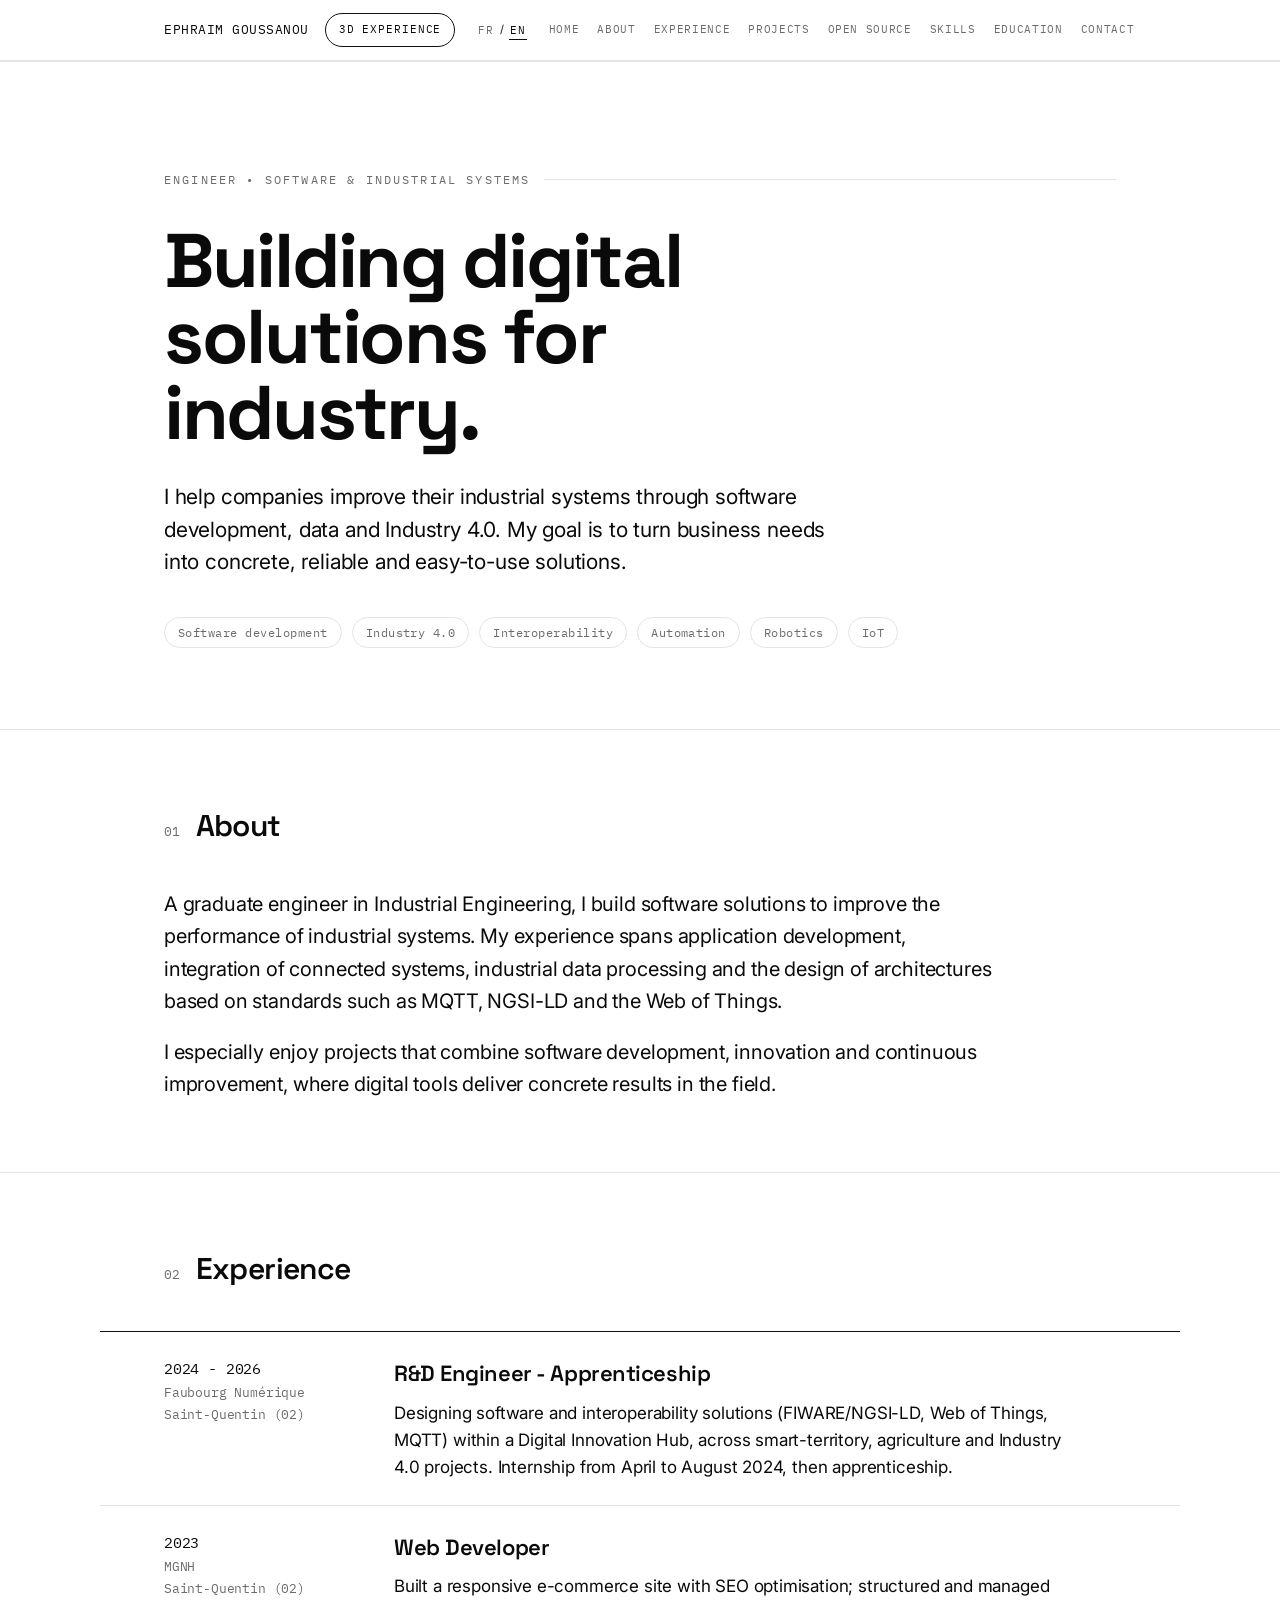
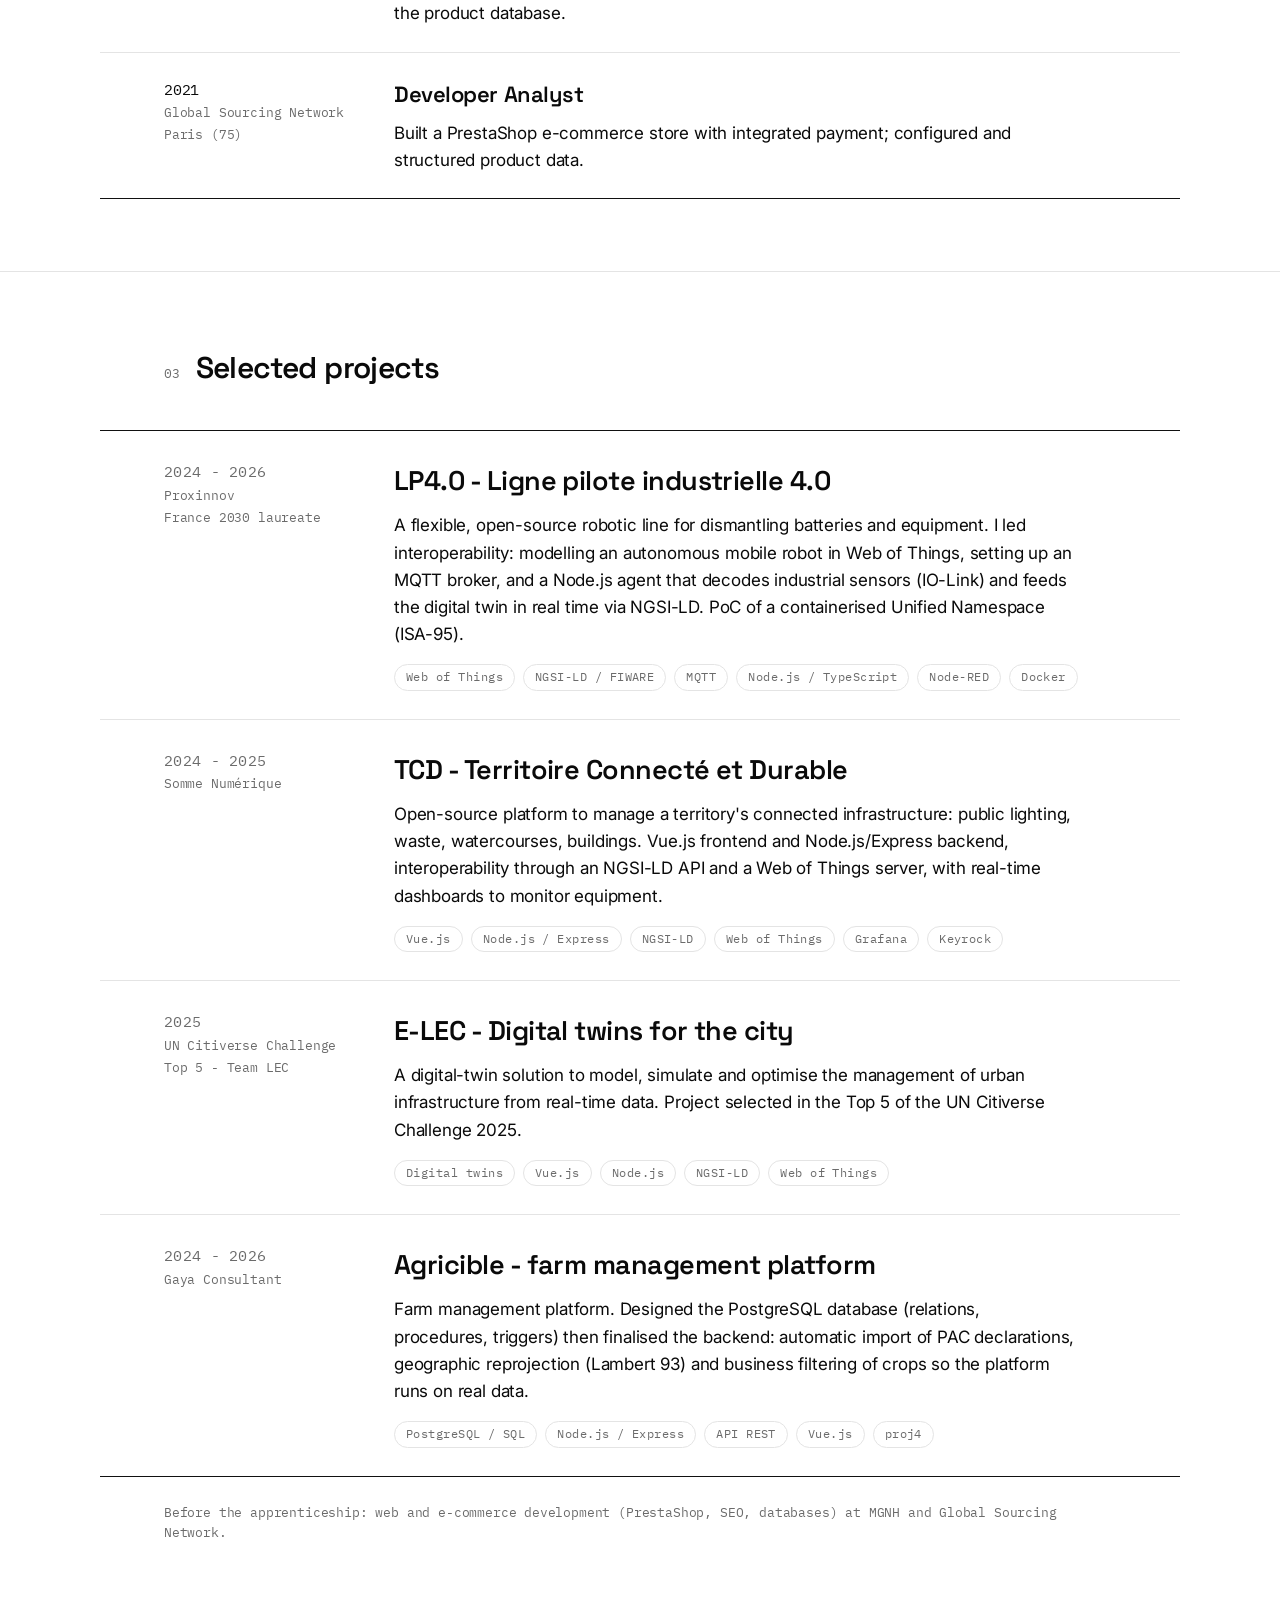
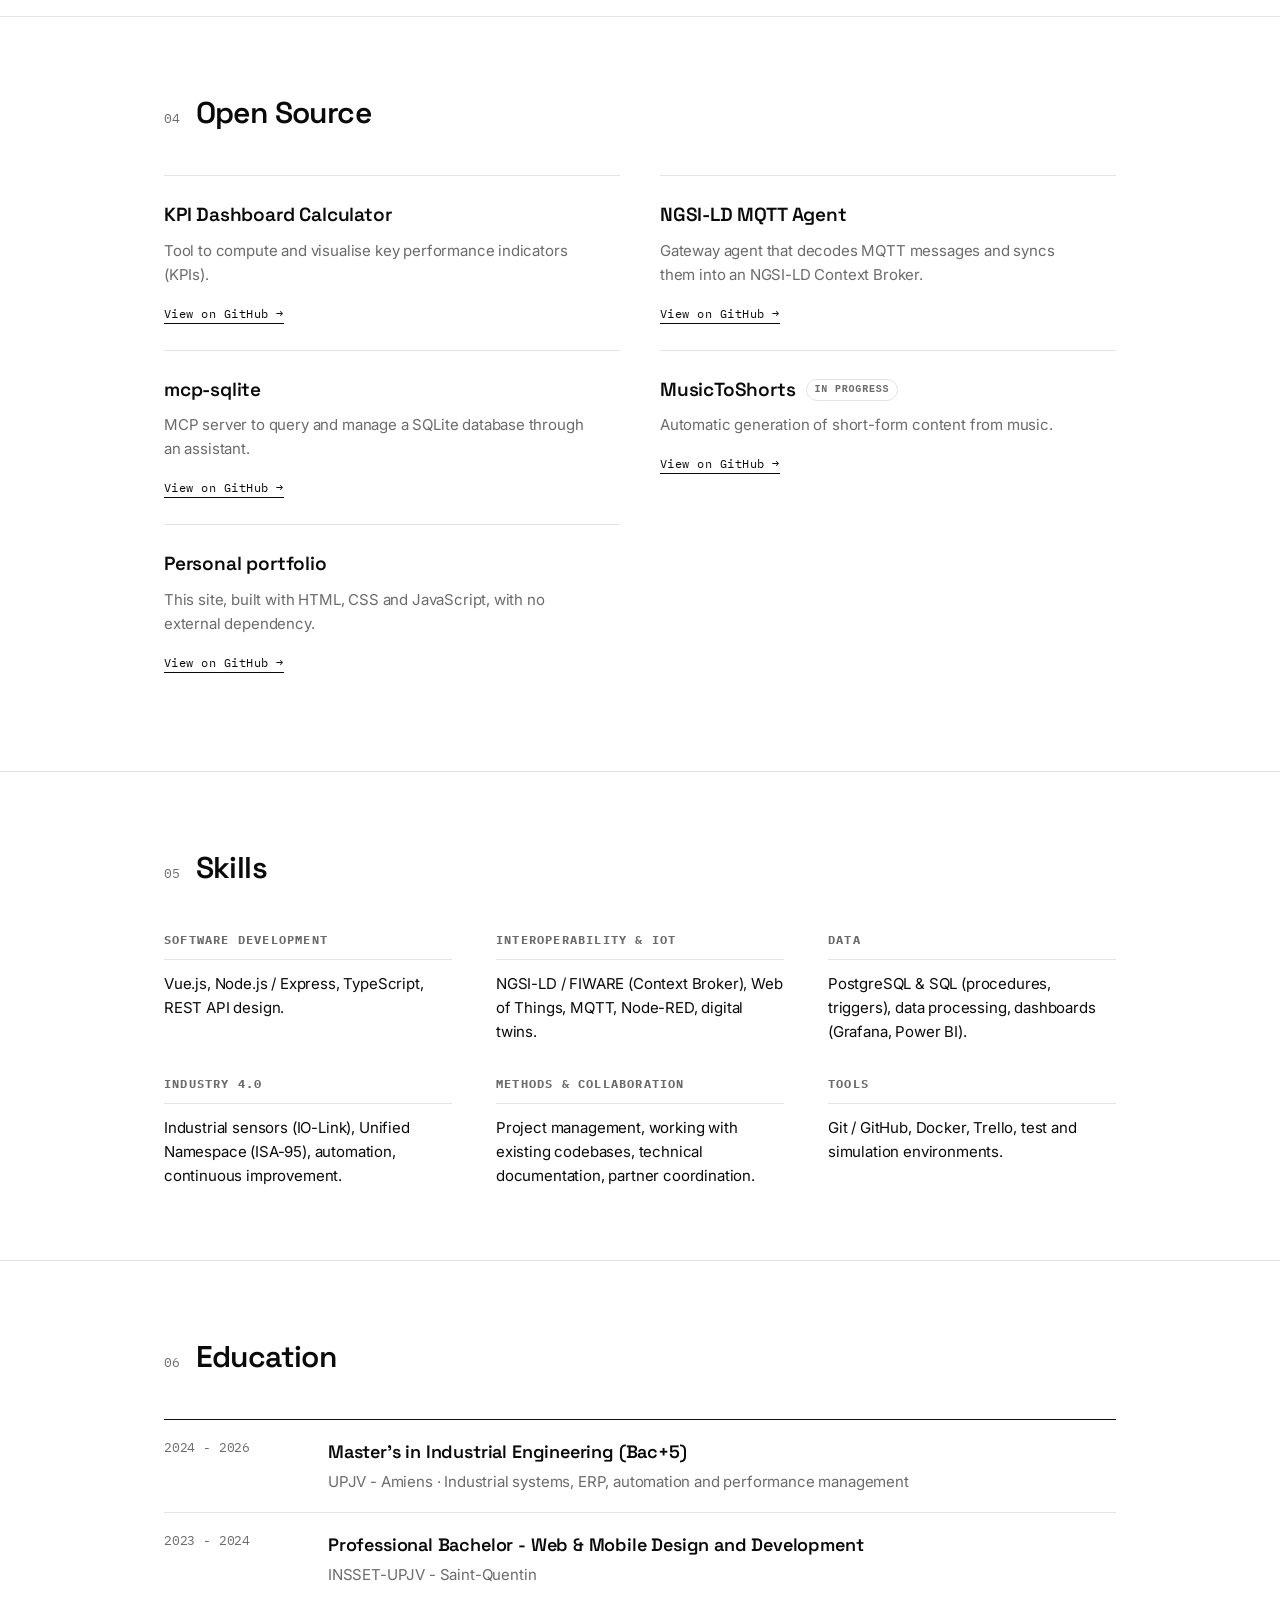
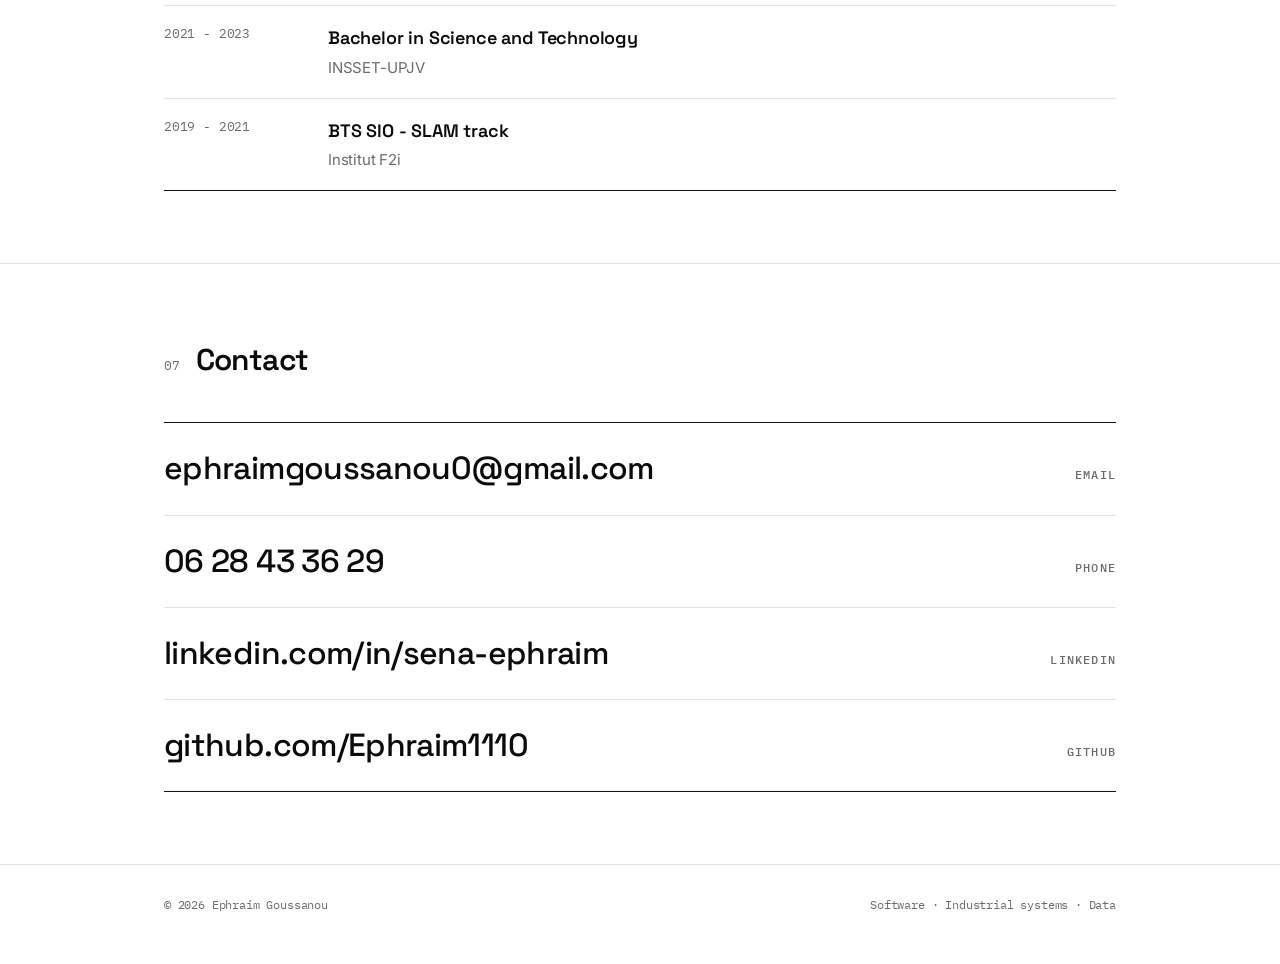
==== commit b78837a7: "feat: add core functionality for 3D factory simulation - Implement interaction handling with raycast" ====
--- a/index.html
+++ b/index.html
@@ -30,6 +30,13 @@
   .bar nav{display:flex;gap:18px;align-items:center}
   .bar nav a{font-family:var(--mono);font-size:11px;letter-spacing:0.06em;text-transform:uppercase;color:var(--muted);text-decoration:none;padding:4px 0;border-bottom:1px solid transparent;transition:color .2s,border-color .2s;white-space:nowrap}
   .bar nav a:hover{color:var(--ink);border-color:var(--ink)}
+  .factory-link{display:inline-flex;align-items:center;gap:8px;font-family:var(--mono);font-size:11px;letter-spacing:0.08em;text-transform:uppercase;text-decoration:none;color:var(--ink);border:1px solid var(--line-strong);border-radius:999px;padding:7px 13px;white-space:nowrap;transition:background .2s,color .2s}
+  .factory-link:hover{background:var(--ink);color:var(--paper)}
+  .factory-link .dot{width:6px;height:6px;border-radius:50%;background:#39d7ff;box-shadow:0 0 7px #39d7ff;animation:fpulse 1.6s ease-in-out infinite}
+  .factory-link:hover .dot{background:#39d7ff}
+  @keyframes fpulse{0%,100%{opacity:1}50%{opacity:.35}}
+  .factory-link-mobile{display:none}
+  @media(max-width:860px){.factory-link{display:none}.factory-link-mobile{display:block;color:var(--ink);font-weight:600}}
   .lang{display:flex;align-items:center;gap:5px}
   .lang button{background:none;border:none;cursor:pointer;color:var(--muted);font-family:var(--mono);font-size:11px;letter-spacing:0.08em;padding:2px 1px}
   .lang button.active{color:var(--ink);border-bottom:1px solid var(--ink)}
@@ -129,11 +136,15 @@
   <div class="wrap">
     <span class="name">EPHRAIM GOUSSANOU</span>
     <div class="bar-right">
+      <a class="factory-link" href="factory/index.html" data-en="3D Experience">
+        <span class="dot"></span>Expérience 3D
+      </a>
       <div class="lang" aria-label="Langue / Language">
         <button data-lang="fr" class="active">FR</button><span>/</span><button data-lang="en">EN</button>
       </div>
       <button class="menu-btn" aria-expanded="false" aria-controls="nav">Menu</button>
       <nav id="nav">
+        <a class="factory-link-mobile" href="factory/index.html" data-en="↗ 3D Experience">↗ Expérience 3D</a>
         <a href="#top" data-en="Home">Accueil</a>
         <a href="#about" data-en="About">À propos</a>
         <a href="#xp" data-en="Experience">Expériences</a>
